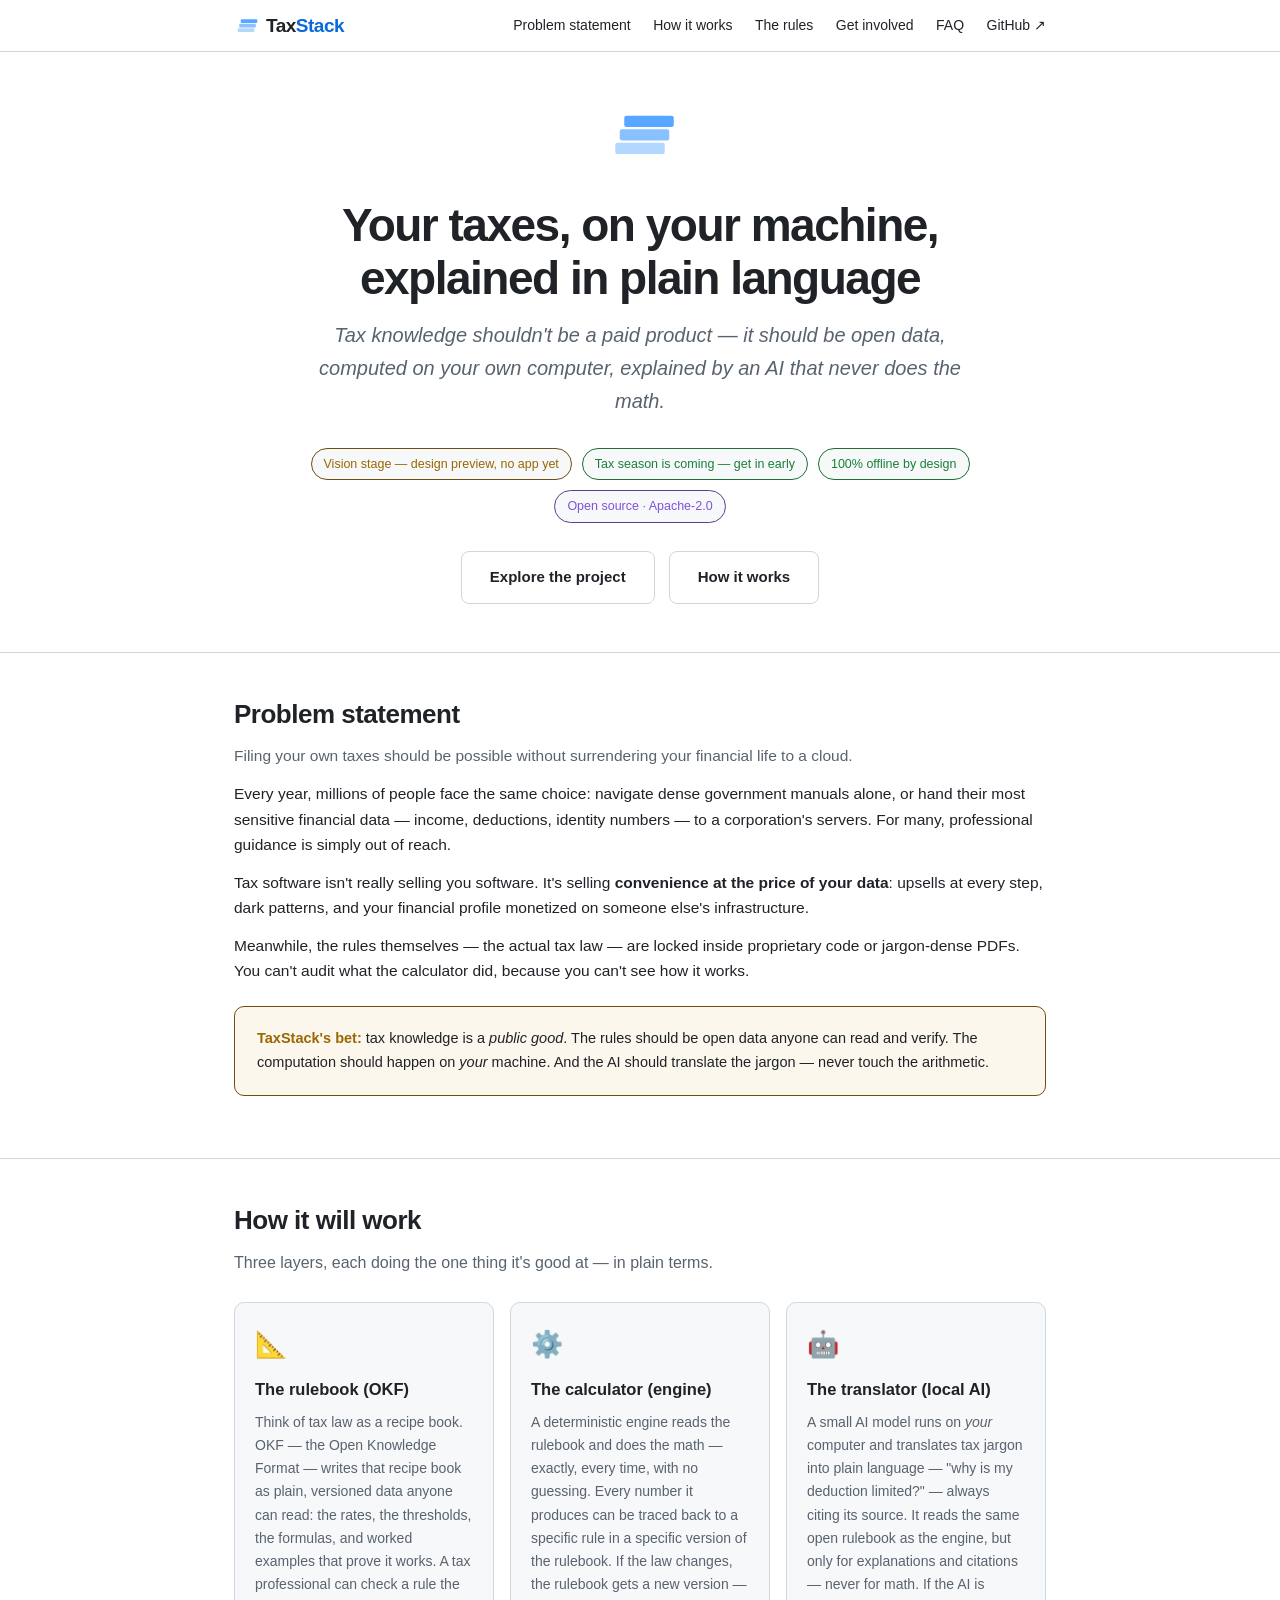
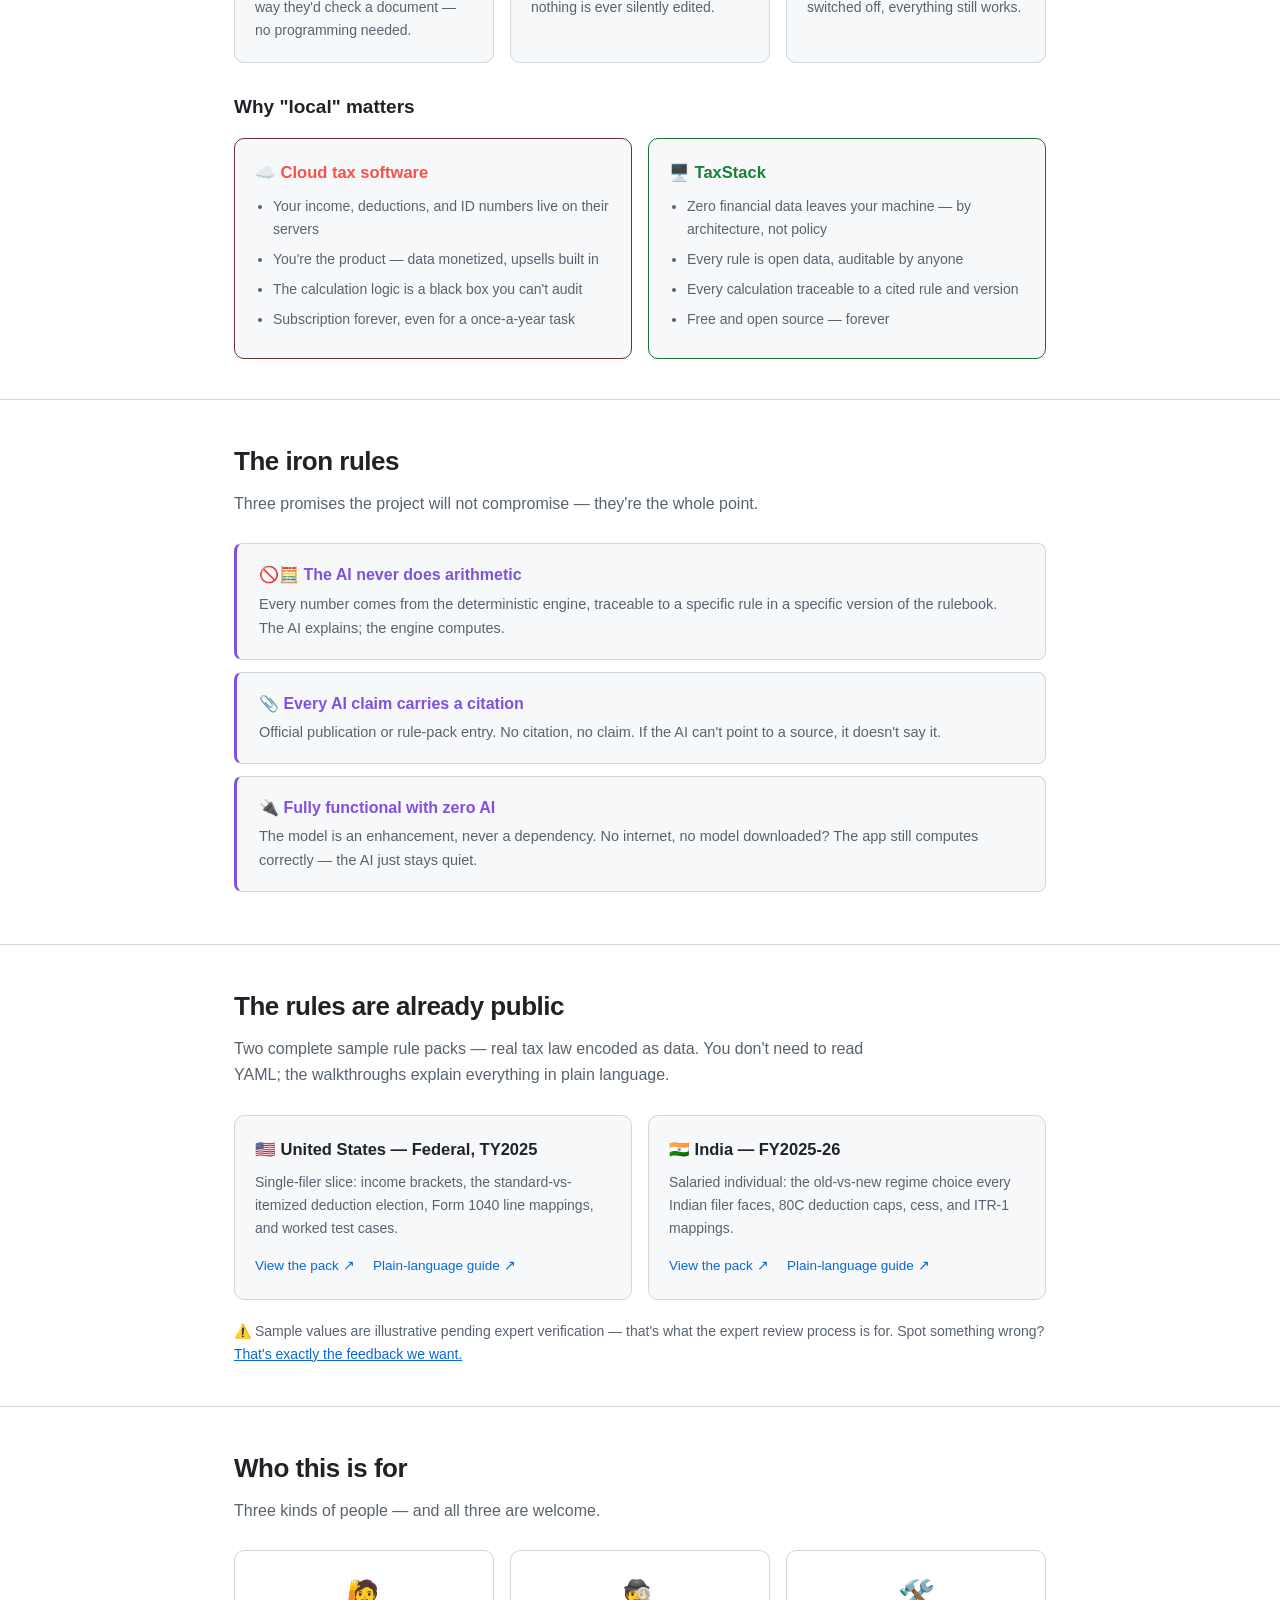
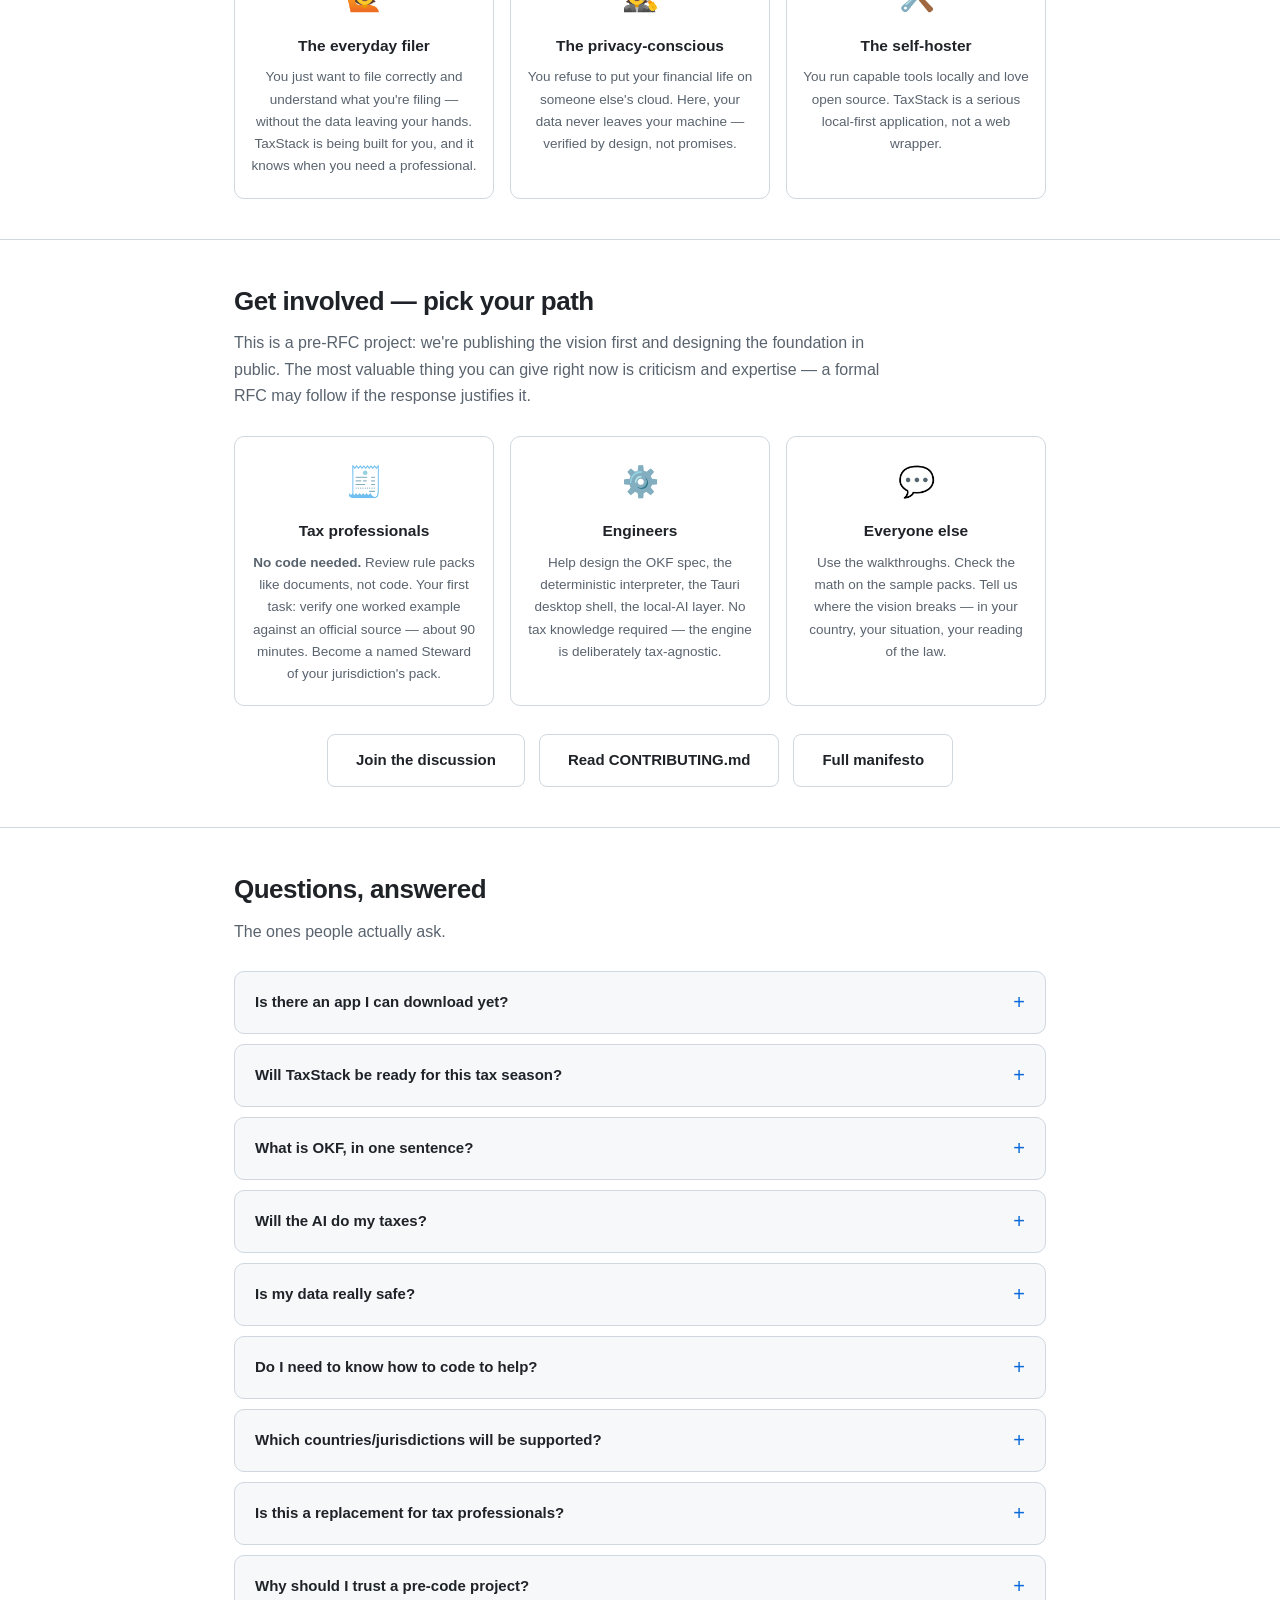
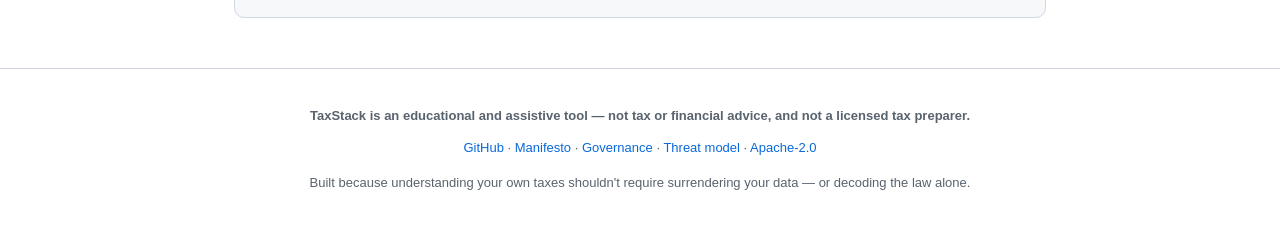
==== index.html @ 075a5893 "Initial release: TaxStack landing page Self-contained static site (no external dependencies): - Prob" ====
<!DOCTYPE html>
<html lang="en">
<head>
<meta charset="UTF-8">
<meta name="viewport" content="width=device-width, initial-scale=1.0">
<title>TaxStack — Open-Source, Private, Offline Tax Software for Tax Season</title>
<meta name="description" content="TaxStack is the open-source, local-first tax platform: tax rules encoded as open data (OKF), computed deterministically on your machine, explained by a local AI that never does arithmetic. Free, private, offline — get ready for tax season without surrendering your data.">
<meta name="keywords" content="open source tax software, private tax filing, offline tax calculator, local AI tax, income tax open source, tax rules as data, OKF, free tax software, file taxes privately, tax privacy, tax season 2026, file taxes 2026, tax filing season, tax return, ITR filing India, 1040">
<meta name="author" content="TaxStack">
<meta name="robots" content="index, follow">
<link rel="canonical" href="https://taxstack.github.io/">
<link rel="icon" type="image/svg+xml" href="favicon.svg">
<meta property="og:type" content="website">
<meta property="og:site_name" content="TaxStack">
<meta property="og:locale" content="en_US">
<meta property="og:title" content="TaxStack — Open-Source, Private, Offline Tax Software">
<meta property="og:description" content="Tax rules as open data, computed on your own machine, explained in plain language. Open source · offline by design · Apache-2.0. Be ready for tax season.">
<meta property="og:url" content="https://taxstack.github.io/">
<!-- TODO: add og:image (1200x630 PNG) once we have a branded share card -->
<meta name="twitter:card" content="summary_large_image">
<script type="application/ld+json">
{
  "@context": "https://schema.org",
  "@type": "SoftwareApplication",
  "name": "TaxStack",
  "applicationCategory": "FinanceApplication",
  "operatingSystem": "Windows, macOS, Linux",
  "description": "Open-source, local-first tax platform — built in the open ahead of tax season. Tax rules encoded as open data (OKF), computed deterministically on your machine, explained by a local AI that never does arithmetic.",
  "url": "https://taxstack.github.io/",
  "license": "https://www.apache.org/licenses/LICENSE-2.0",
  "offers": { "@type": "Offer", "price": "0", "priceCurrency": "USD" },
  "author": { "@type": "Organization", "name": "TaxStack", "url": "https://github.com/taxstack" }
}
</script>
<script type="application/ld+json">
{
  "@context": "https://schema.org",
  "@type": "FAQPage",
  "mainEntity": [
    { "@type": "Question", "name": "Is there an app I can download yet?", "acceptedAnswer": { "@type": "Answer", "text": "No — TaxStack is in vision stage (pre-RFC): we're publishing the vision, architecture, and working rule packs first. Informal feedback is welcome now; a formal RFC may follow if the response justifies it. Roadmap: feedback → OKF spec → reference rule pack → engine → desktop app." } },
    { "@type": "Question", "name": "Will TaxStack be ready for this tax season?", "acceptedAnswer": { "@type": "Answer", "text": "Honestly, a full app this season is unlikely — we're in vision stage. But tax season is exactly why the timing matters: it's when the pain is sharpest, and getting involved now is what shapes what ships first." } },
    { "@type": "Question", "name": "What is OKF, in one sentence?", "acceptedAnswer": { "@type": "Answer", "text": "The Open Knowledge Format — a spec for encoding a jurisdiction's tax law as versioned, human-readable data (rates, thresholds, formulas, form mappings, worked tests) instead of hiding it inside code." } },
    { "@type": "Question", "name": "Will the AI do my taxes?", "acceptedAnswer": { "@type": "Answer", "text": "No — that's the iron rule. The local AI explains and cites sources; every number comes from the deterministic engine. With the AI off, the app still works." } },
    { "@type": "Question", "name": "Is my data really safe?", "acceptedAnswer": { "@type": "Answer", "text": "Zero financial data leaves your machine — no cloud account, no telemetry, no external API calls. AI runs on a local model via an on-device runtime (under evaluation — Ollama, llama.cpp, or equivalent), with encrypted local storage. A published threat model details the protections." } },
    { "@type": "Question", "name": "Do I need to know how to code to help?", "acceptedAnswer": { "@type": "Answer", "text": "No. If you can read a tax manual, you can contribute — reviewing rule packs, checking worked examples, correcting where our model of the law is wrong. Engineers are equally welcome." } },
    { "@type": "Question", "name": "Which countries will be supported?", "acceptedAnswer": { "@type": "Answer", "text": "The design is jurisdiction-agnostic — each country's rules are a versioned pack authored by its own community. Sample packs exist for US federal and India." } },
    { "@type": "Question", "name": "Is this a replacement for tax professionals?", "acceptedAnswer": { "@type": "Answer", "text": "No — explicitly not. TaxStack is an educational and assistive tool. Tax professionals are partners: they author and review the rules the engine runs on." } },
    { "@type": "Question", "name": "Why should I trust a pre-code project?", "acceptedAnswer": { "@type": "Answer", "text": "Everything is published before building: the manifesto, architecture risks, a threat model, and working sample packs with verifiable test cases. Trust is designed in — golden tests, versioned packs, citations, and corrections shipped as new versions." } }
  ]
}
</script>
<style>
  :root {
    --bg: #0d1117;
    --surface: #161b22;
    --border: #30363d;
    --text: #e6edf3;
    --muted: #8b949e;
    --accent: #58a6ff;
    --green: #3fb950;
    --orange: #d29922;
    --purple: #bc8cff;
    --header-bg: rgba(13,17,23,0.9);
  }
  @media (prefers-color-scheme: light) {
    :root {
      --bg: #ffffff;
      --surface: #f6f8fa;
      --border: #d0d7de;
      --text: #1f2328;
      --muted: #59636e;
      --accent: #0969da;
      --green: #1a7f37;
      --orange: #9a6700;
      --purple: #8250df;
      --header-bg: rgba(255,255,255,0.9);
    }
    .badge.orange { border-color: #d4a72c; }
    .badge.green { border-color: #4ac26b; }
    .badge.purple { border-color: #a371f7; }
    .callout { background: rgba(210,153,34,0.08); }
    .compare .card.bad { border-color: #d99b9b; }
    .compare .card.bad h3 { color: #cf222e; }
    .compare .card.good { border-color: #4ac26b; }
    .compare .card.good h3 { color: #1a7f37; }
    .iron { border-left-color: var(--purple); }
    .iron b { color: var(--purple); }
    .btn.primary { color: #ffffff; }
    details.faq summary::after { color: var(--accent); }
  }
  * { margin: 0; padding: 0; box-sizing: border-box; }
  html { scroll-behavior: smooth; }
  body {
    font-family: -apple-system, BlinkMacSystemFont, "Segoe UI", Helvetica, Arial, sans-serif;
    background: var(--bg);
    color: var(--text);
    line-height: 1.65;
  }
  .wrap { max-width: 860px; margin: 0 auto; padding: 0 24px; }

  header {
    position: sticky; top: 0; z-index: 10;
    background: var(--header-bg);
    backdrop-filter: blur(8px);
    border-bottom: 1px solid var(--border);
    padding: 10px 0;
  }
  header .wrap { display: flex; justify-content: space-between; align-items: center; }
  .logo { font-weight: 700; font-size: 19px; letter-spacing: -0.5px; text-decoration: none; color: var(--text); display: inline-flex; align-items: center; gap: 8px; }
  .logo svg { display: block; }
  .logo .stack { color: var(--accent); }
  nav a {
    color: var(--text); text-decoration: none; font-weight: 500;
    margin-left: 18px; font-size: 14px;
  }
  nav a:hover { color: var(--accent); }

  @media (max-width: 640px) {
    header .wrap { flex-wrap: wrap; row-gap: 6px; }
    nav { display: flex; flex-wrap: wrap; gap: 2px 14px; width: 100%; justify-content: center; padding-bottom: 4px; }
    nav a { margin-left: 0; font-size: 13px; }
    .hero { padding: 48px 0 36px; }
    .hero h1 { font-size: 32px; letter-spacing: -1px; }
    .hero p.tagline { font-size: 17px; }
    .hero .brick, .hero svg { width: 56px; height: 56px; }
    section { padding: 32px 0; }
    h2 { font-size: 23px; }
    .btn { padding: 12px 20px; font-size: 14px; }
    .grid, .roles, .packs, .compare { grid-template-columns: 1fr; }
    .compare .card.bad, .compare .card.good { order: initial; }
    footer { padding: 28px 0; }
  }

  .hero { text-align: center; padding: 48px 0 48px; }
  .hero h1 { font-size: 46px; letter-spacing: -1.5px; margin: 16px 0 14px; line-height: 1.15; }
  .hero p.tagline {
    font-size: 20px; color: var(--muted);
    max-width: 660px; margin: 0 auto 30px; font-style: italic;
  }
  .badges { display: flex; gap: 10px; justify-content: center; flex-wrap: wrap; }
  .badge {
    font-size: 12.5px; padding: 5px 12px; border-radius: 20px;
    border: 1px solid var(--border); background: var(--surface);
  }
  .badge.orange { color: var(--orange); border-color: #6e4f10; }
  .badge.green { color: var(--green); border-color: #1f6f33; }
  .badge.purple { color: var(--purple); border-color: #5b3d8f; }
  .cta { display: flex; gap: 14px; justify-content: center; margin-top: 28px; flex-wrap: wrap; }
  .btn {
    display: inline-block; padding: 13px 28px; border-radius: 8px;
    font-weight: 600; font-size: 15px; text-decoration: none;
  }
  .btn.primary { background: var(--accent); color: #0d1117; }
  .btn.ghost { border: 1px solid var(--border); color: var(--text); }
  .btn.ghost:hover { border-color: var(--accent); }

  section { padding: 40px 0; border-top: 1px solid var(--border); }
  h2 { font-size: 26px; letter-spacing: -0.5px; margin-bottom: 8px; }
  .sub { color: var(--muted); margin-bottom: 26px; max-width: 660px; font-size: 16px; }

  .prose p { margin-bottom: 12px; font-size: 15.5px; }
  .prose strong { color: var(--text); }

  .grid { display: grid; grid-template-columns: repeat(auto-fit, minmax(250px, 1fr)); gap: 16px; }
  .card {
    background: var(--surface); border: 1px solid var(--border);
    border-radius: 10px; padding: 20px;
  }
  .card .icon { font-size: 26px; margin-bottom: 10px; }
  .card h3 { font-size: 16.5px; margin-bottom: 8px; }
  .card p { font-size: 14px; color: var(--muted); }

  .compare { display: grid; grid-template-columns: 1fr 1fr; gap: 16px; margin-top: 8px; }
  @media (max-width: 640px) { .compare { grid-template-columns: 1fr; } }
  .compare .card.bad { border-color: #6e3030; }
  .compare .card.bad h3 { color: #f85149; }
  .compare .card.good { border-color: #1f6f33; }
  .compare .card.good h3 { color: var(--green); }
  .compare ul { padding-left: 18px; font-size: 14px; color: var(--muted); }
  .compare li { margin-bottom: 7px; }

  .iron {
    background: var(--surface); border: 1px solid var(--border);
    border-left: 3px solid var(--purple); border-radius: 8px;
    padding: 18px 22px; margin-bottom: 12px;
  }
  .iron b { color: var(--purple); }
  .iron p { color: var(--muted); font-size: 14.5px; margin-top: 4px; }

  .callout {
    border: 1px solid #6e4f10; background: rgba(210,153,34,0.08);
    border-radius: 10px; padding: 20px 22px; margin: 22px 0; font-size: 14.5px;
  }
  .callout b { color: var(--orange); }

  .packs { display: grid; grid-template-columns: 1fr 1fr; gap: 16px; }
  @media (max-width: 640px) { .packs { grid-template-columns: 1fr; } }
  .pack {
    background: var(--surface); border: 1px solid var(--border);
    border-radius: 10px; padding: 20px;
  }
  .pack h3 { font-size: 16.5px; margin-bottom: 8px; }
  .pack p { font-size: 14px; color: var(--muted); margin-bottom: 12px; }
  .pack a { color: var(--accent); font-size: 13.5px; text-decoration: none; margin-right: 14px; }
  .pack a:hover { text-decoration: underline; }

  .roles { display: grid; grid-template-columns: repeat(auto-fit, minmax(210px, 1fr)); gap: 16px; }
  .role { border: 1px solid var(--border); border-radius: 10px; padding: 20px 16px; text-align: center; }
  .role .emoji { font-size: 30px; }
  .role h3 { font-size: 15.5px; margin: 12px 0 8px; }
  .role p { font-size: 13.5px; color: var(--muted); }

  details.faq {
    border: 1px solid var(--border); border-radius: 10px;
    background: var(--surface); margin-bottom: 10px; overflow: hidden;
  }
  details.faq summary {
    cursor: pointer; padding: 14px 20px; font-weight: 600; font-size: 15px;
    list-style: none; display: flex; justify-content: space-between; align-items: center;
  }
  details.faq summary::after { content: "+"; color: var(--accent); font-size: 20px; font-weight: 400; }
  details.faq[open] summary::after { content: "–"; }
  details.faq .faq-body { padding: 0 20px 16px; color: var(--muted); font-size: 14.5px; }
  details.faq .faq-body p { margin-bottom: 10px; }
  details.faq .faq-body a { color: var(--accent); }

  footer {
    border-top: 1px solid var(--border); padding: 36px 0;
    color: var(--muted); font-size: 13px; text-align: center;
  }
  footer a { color: var(--accent); text-decoration: none; }
</style>
</head>
<body>

<header>
  <div class="wrap">
    <a class="logo" href="#top"><svg width="24" height="24" viewBox="0 0 64 64" fill="none" aria-hidden="true"><rect x="10" y="38" width="44" height="10" rx="2" fill="#58a6ff" opacity="0.45"/><rect x="14" y="26" width="44" height="10" rx="2" fill="#58a6ff" opacity="0.7"/><rect x="18" y="14" width="44" height="10" rx="2" fill="#58a6ff"/></svg><span>Tax<span class="stack">Stack</span></span></a>
    <nav>
      <a href="#problem">Problem statement</a>
      <a href="#how">How it works</a>
      <a href="#rules">The rules</a>
      <a href="#join">Get involved</a>
      <a href="#faq">FAQ</a>
      <a href="https://github.com/taxstack/taxstack">GitHub ↗</a>
    </nav>
  </div>
</header>

<!-- ============ HERO ============ -->
<div class="hero" id="top">
  <div class="wrap">
    <svg width="72" height="72" viewBox="0 0 64 64" fill="none" aria-hidden="true" style="margin-bottom:2px;"><rect x="10" y="38" width="44" height="10" rx="2" fill="#58a6ff" opacity="0.45"/><rect x="14" y="26" width="44" height="10" rx="2" fill="#58a6ff" opacity="0.7"/><rect x="18" y="14" width="44" height="10" rx="2" fill="#58a6ff"/></svg>
    <h1>Your taxes, on your machine,<br>explained in plain language</h1>
    <p class="tagline">Tax knowledge shouldn't be a paid product — it should be open data, computed on your own computer, explained by an AI that never does the math.</p>
    <div class="badges">
      <span class="badge orange">Vision stage — design preview, no app yet</span>
      <span class="badge green">Tax season is coming — get in early</span>
      <span class="badge green">100% offline by design</span>
      <span class="badge purple">Open source · Apache-2.0</span>
    </div>
    <div class="cta">
      <a class="btn ghost" href="https://github.com/taxstack">Explore the project</a>
      <a class="btn ghost" href="#how">How it works</a>
    </div>
  </div>
</div>

<!-- ============ PROBLEM ============ -->
<section id="problem">
  <div class="wrap prose">
    <h2>Problem statement</h2>
    <p class="sub">Filing your own taxes should be possible without surrendering your financial life to a cloud.</p>
    <p>Every year, millions of people face the same choice: navigate dense government manuals alone, or hand their most sensitive financial data — income, deductions, identity numbers — to a corporation's servers. For many, professional guidance is simply out of reach.</p>
    <p>Tax software isn't really selling you software. It's selling <strong>convenience at the price of your data</strong>: upsells at every step, dark patterns, and your financial profile monetized on someone else's infrastructure.</p>
    <p>Meanwhile, the rules themselves — the actual tax law — are locked inside proprietary code or jargon-dense PDFs. You can't audit what the calculator did, because you can't see how it works.</p>
    <div class="callout">
      <b>TaxStack's bet:</b> tax knowledge is a <em>public good</em>. The rules should be open data anyone can read and verify. The computation should happen on <em>your</em> machine. And the AI should translate the jargon — never touch the arithmetic.
    </div>
  </div>
</section>

<!-- ============ HOW IT WORKS ============ -->
<section id="how">
  <div class="wrap">
    <h2>How it will work</h2>
    <p class="sub">Three layers, each doing the one thing it's good at — in plain terms.</p>
    <div class="grid">
      <div class="card">
        <div class="icon">📐</div>
        <h3>The rulebook (OKF)</h3>
        <p>Think of tax law as a recipe book. OKF — the Open Knowledge Format — writes that recipe book as plain, versioned data anyone can read: the rates, the thresholds, the formulas, and worked examples that prove it works. A tax professional can check a rule the way they'd check a document — no programming needed.</p>
      </div>
      <div class="card">
        <div class="icon">⚙️</div>
        <h3>The calculator (engine)</h3>
        <p>A deterministic engine reads the rulebook and does the math — exactly, every time, with no guessing. Every number it produces can be traced back to a specific rule in a specific version of the rulebook. If the law changes, the rulebook gets a new version — nothing is ever silently edited.</p>
      </div>
      <div class="card">
        <div class="icon">🤖</div>
        <h3>The translator (local AI)</h3>
        <p>A small AI model runs on <em>your</em> computer and translates tax jargon into plain language — "why is my deduction limited?" — always citing its source. It reads the same open rulebook as the engine, but only for explanations and citations — never for math. If the AI is switched off, everything still works.</p>
      </div>
    </div>

    <div style="margin-top:28px;">
      <h3 style="font-size:19px;margin-bottom:16px;">Why "local" matters</h3>
      <div class="compare">
        <div class="card bad">
          <h3>☁️ Cloud tax software</h3>
          <ul>
            <li>Your income, deductions, and ID numbers live on their servers</li>
            <li>You're the product — data monetized, upsells built in</li>
            <li>The calculation logic is a black box you can't audit</li>
            <li>Subscription forever, even for a once-a-year task</li>
          </ul>
        </div>
        <div class="card good">
          <h3>🖥️ TaxStack</h3>
          <ul>
            <li>Zero financial data leaves your machine — by architecture, not policy</li>
            <li>Every rule is open data, auditable by anyone</li>
            <li>Every calculation traceable to a cited rule and version</li>
            <li>Free and open source — forever</li>
          </ul>
        </div>
      </div>
    </div>
  </div>
</section>

<!-- ============ IRON RULES ============ -->
<section>
  <div class="wrap">
    <h2>The iron rules</h2>
    <p class="sub">Three promises the project will not compromise — they're the whole point.</p>
    <div class="iron"><b>🚫🧮 The AI never does arithmetic</b><p>Every number comes from the deterministic engine, traceable to a specific rule in a specific version of the rulebook. The AI explains; the engine computes.</p></div>
    <div class="iron"><b>📎 Every AI claim carries a citation</b><p>Official publication or rule-pack entry. No citation, no claim. If the AI can't point to a source, it doesn't say it.</p></div>
    <div class="iron"><b>🔌 Fully functional with zero AI</b><p>The model is an enhancement, never a dependency. No internet, no model downloaded? The app still computes correctly — the AI just stays quiet.</p></div>
  </div>
</section>

<!-- ============ THE RULES (OKF PACKS) ============ -->
<section id="rules">
  <div class="wrap">
    <h2>The rules are already public</h2>
    <p class="sub">Two complete sample rule packs — real tax law encoded as data. You don't need to read YAML; the walkthroughs explain everything in plain language.</p>
    <div class="packs">
      <div class="pack">
        <h3>🇺🇸 United States — Federal, TY2025</h3>
        <p>Single-filer slice: income brackets, the standard-vs-itemized deduction election, Form 1040 line mappings, and worked test cases.</p>
        <a href="https://github.com/taxstack/taxstack/blob/main/examples/okf_sample_us.yaml">View the pack ↗</a>
        <a href="https://github.com/taxstack/taxstack/blob/main/docs/okf_sample_walkthrough.md">Plain-language guide ↗</a>
      </div>
      <div class="pack">
        <h3>🇮🇳 India — FY2025-26</h3>
        <p>Salaried individual: the old-vs-new regime choice every Indian filer faces, 80C deduction caps, cess, and ITR-1 mappings.</p>
        <a href="https://github.com/taxstack/taxstack/blob/main/examples/okf_sample_in.yaml">View the pack ↗</a>
        <a href="https://github.com/taxstack/taxstack/blob/main/docs/okf_sample_in_walkthrough.md">Plain-language guide ↗</a>
      </div>
    </div>
    <p style="margin-top:20px;font-size:14px;color:var(--muted);">⚠️ Sample values are illustrative pending expert verification — that's what the expert review process is for. Spot something wrong? <a href="https://github.com/taxstack/taxstack/discussions" style="color:var(--accent);">That's exactly the feedback we want.</a></p>
  </div>
</section>

<!-- ============ WHO IT'S FOR ============ -->
<section>
  <div class="wrap">
    <h2>Who this is for</h2>
    <p class="sub">Three kinds of people — and all three are welcome.</p>
    <div class="roles">
      <div class="role">
        <div class="emoji">🙋</div>
        <h3>The everyday filer</h3>
        <p>You just want to file correctly and understand what you're filing — without the data leaving your hands. TaxStack is being built for you, and it knows when you need a professional.</p>
      </div>
      <div class="role">
        <div class="emoji">🕵️</div>
        <h3>The privacy-conscious</h3>
        <p>You refuse to put your financial life on someone else's cloud. Here, your data never leaves your machine — verified by design, not promises.</p>
      </div>
      <div class="role">
        <div class="emoji">🛠️</div>
        <h3>The self-hoster</h3>
        <p>You run capable tools locally and love open source. TaxStack is a serious local-first application, not a web wrapper.</p>
      </div>
    </div>
  </div>
</section>

<!-- ============ GET INVOLVED ============ -->
<section id="join">
  <div class="wrap">
    <h2>Get involved — pick your path</h2>
    <p class="sub">This is a pre-RFC project: we're publishing the vision first and designing the foundation in public. The most valuable thing you can give right now is criticism and expertise — a formal RFC may follow if the response justifies it.</p>
    <div class="roles">
      <div class="role">
        <div class="emoji">🧾</div>
        <h3>Tax professionals</h3>
        <p><strong>No code needed.</strong> Review rule packs like documents, not code. Your first task: verify one worked example against an official source — about 90 minutes. Become a named Steward of your jurisdiction's pack.</p>
      </div>
      <div class="role">
        <div class="emoji">⚙️</div>
        <h3>Engineers</h3>
        <p>Help design the OKF spec, the deterministic interpreter, the Tauri desktop shell, the local-AI layer. No tax knowledge required — the engine is deliberately tax-agnostic.</p>
      </div>
      <div class="role">
        <div class="emoji">💬</div>
        <h3>Everyone else</h3>
        <p>Use the walkthroughs. Check the math on the sample packs. Tell us where the vision breaks — in your country, your situation, your reading of the law.</p>
      </div>
    </div>
    <div class="cta">
      <a class="btn ghost" href="https://github.com/taxstack/taxstack/discussions">Join the discussion</a>
      <a class="btn ghost" href="https://github.com/taxstack/taxstack/blob/main/CONTRIBUTING.md">Read CONTRIBUTING.md</a>
      <a class="btn ghost" href="https://github.com/taxstack/taxstack/blob/main/docs/manifesto.md">Full manifesto</a>
    </div>
  </div>
</section>

<!-- ============ FAQ ============ -->
<section id="faq">
  <div class="wrap">
    <h2>Questions, answered</h2>
    <p class="sub">The ones people actually ask.</p>

    <details class="faq">
      <summary>Is there an app I can download yet?</summary>
      <div class="faq-body">
        <p>No — and we'd rather tell you that plainly. TaxStack is in <strong>vision stage (pre-RFC)</strong>: we're publishing the vision, the architecture, and working rule packs first. Informal feedback is welcome now; a formal RFC may follow if the response justifies it. The roadmap is: feedback → OKF spec v0.1 → reference rule pack → engine → desktop app.</p>
      </div>
    </details>

    <details class="faq">
      <summary>Will TaxStack be ready for this tax season?</summary>
      <div class="faq-body">
        <p>Honestly — a full app this season is unlikely; we're in vision stage. But tax season is exactly why the timing matters: it's when the pain of gated tax knowledge is sharpest, and it's when the most people are looking for alternatives. Getting involved now — even just telling us what your filing looks like — is what shapes what ships first.</p>
      </div>
    </details>

    <details class="faq">
      <summary>What is OKF, in one sentence?</summary>
      <div class="faq-body">
        <p>The <strong>Open Knowledge Format</strong> — a published spec for encoding a jurisdiction's tax law as versioned, human-readable data (rates, thresholds, formulas, form mappings, worked tests) instead of hiding it inside code. Think of it as tax law written as an auditable recipe book. <a href="https://github.com/taxstack/taxstack/blob/main/docs/manifesto.md">Details in the manifesto →</a></p>
      </div>
    </details>

    <details class="faq">
      <summary>Will the AI do my taxes?</summary>
      <div class="faq-body">
        <p><strong>No — that's the iron rule.</strong> The AI runs locally and explains: it translates jargon, walks you through questions, and cites its sources. Every number comes from the deterministic engine. If the AI hallucinates, the worst case is a confusing sentence — never a wrong tax calculation. And with the AI off, the app still works.</p>
      </div>
    </details>

    <details class="faq">
      <summary>Is my data really safe?</summary>
      <div class="faq-body">
        <p>TaxStack's core guarantee: <strong>zero financial data leaves your machine</strong>. No cloud account, no telemetry, no external API calls for tax processing or AI reasoning. AI runs on a local model via an on-device runtime (under evaluation — Ollama, llama.cpp, or equivalent), with encrypted local storage. We published a <a href="https://github.com/taxstack/taxstack/blob/main/docs/threat-model.md">threat model</a> listing exactly what we protect and how — and we invite scrutiny of it.</p>
      </div>
    </details>

    <details class="faq">
      <summary>Do I need to know how to code to help?</summary>
      <div class="faq-body">
        <p><strong>No.</strong> If you can read a tax manual, you can contribute — reviewing rule packs, checking worked examples against official publications, and telling us where our mental model of your work is wrong. Engineers are equally welcome; the engine needs no tax knowledge at all. <a href="https://github.com/taxstack/taxstack/blob/main/CONTRIBUTING.md">Start here →</a></p>
      </div>
    </details>

    <details class="faq">
      <summary>Which countries/jurisdictions will be supported?</summary>
      <div class="faq-body">
        <p>The design is jurisdiction-agnostic — every country's rules are a versioned "pack" authored by that country's own community. The two sample packs (US federal, India) prove the format works across very different systems. Which jurisdiction becomes the reference implementation is an open design question — <a href="https://github.com/taxstack/taxstack/discussions">we want your nomination and reasoning</a>.</p>
      </div>
    </details>

    <details class="faq">
      <summary>Is this a replacement for tax professionals?</summary>
      <div class="faq-body">
        <p><strong>No — explicitly not.</strong> TaxStack is an educational and assistive tool. For complex situations it helps you arrive informed and prepared, and it points you toward professional help when warranted. Tax professionals aren't the competition — they're the authors and reviewers of the very rules the engine runs on.</p>
      </div>
    </details>

    <details class="faq">
      <summary>Why should I trust a pre-code project?</summary>
      <div class="faq-body">
        <p>Fair question. We publish everything before building: the manifesto with its honest prior-art analysis, the architecture's known risks, a threat model, and working sample packs with test cases you can verify yourself. Trust here isn't claimed — it's designed in: golden tests, versioned packs, citations, and a correction process where fixes ship as new versions, never silent edits.</p>
      </div>
    </details>
  </div>
</section>

</div>

<footer>
  <div class="wrap">
    <p><b>TaxStack is an educational and assistive tool — not tax or financial advice, and not a licensed tax preparer.</b></p>
    <p style="margin-top:10px;">
      <a href="https://github.com/taxstack/taxstack">GitHub</a> ·
      <a href="https://github.com/taxstack/taxstack/blob/main/docs/manifesto.md">Manifesto</a> ·
      <a href="https://github.com/taxstack/taxstack/blob/main/GOVERNANCE.md">Governance</a> ·
      <a href="https://github.com/taxstack/taxstack/blob/main/docs/threat-model.md">Threat model</a> ·
      <a href="https://github.com/taxstack/taxstack/blob/main/LICENSE">Apache-2.0</a>
    </p>
    <p style="margin-top:14px;">Built because understanding your own taxes shouldn't require surrendering your data — or decoding the law alone.</p>
  </div>
</footer>

</body>
</html>
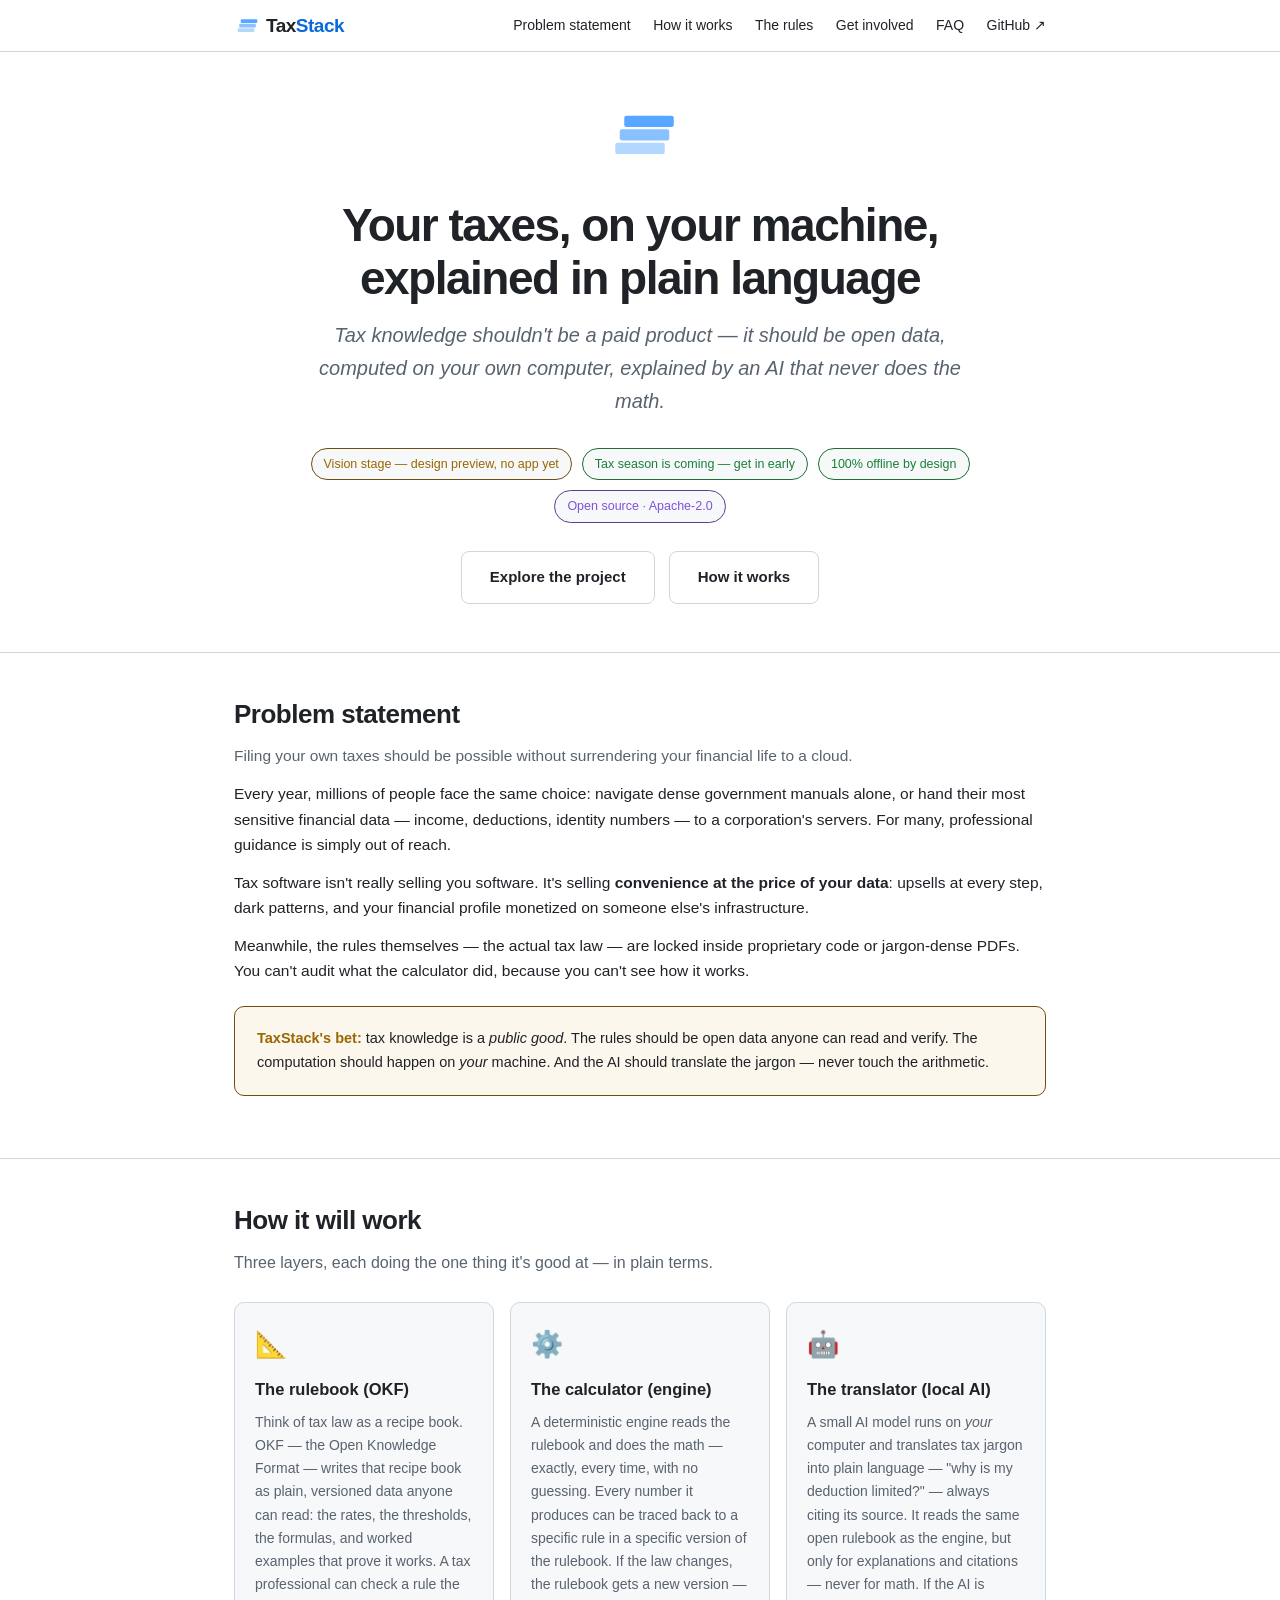
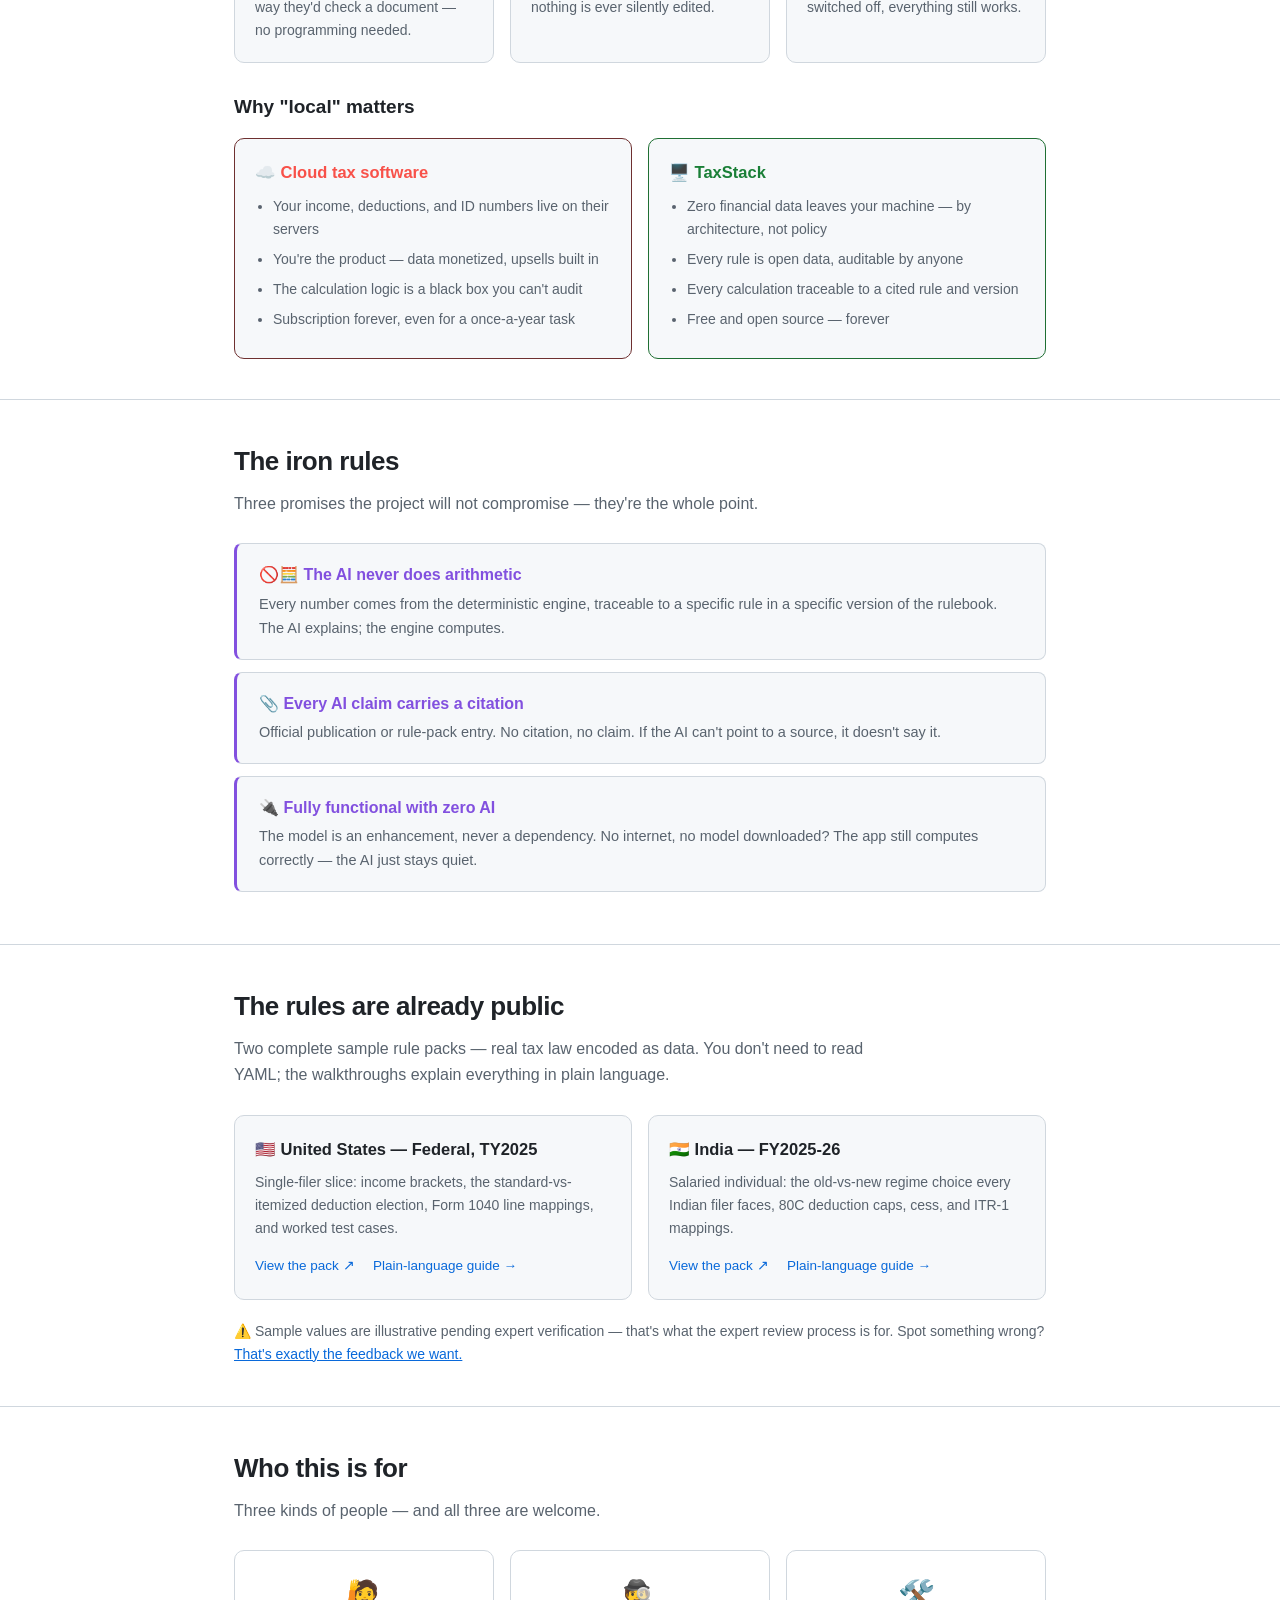
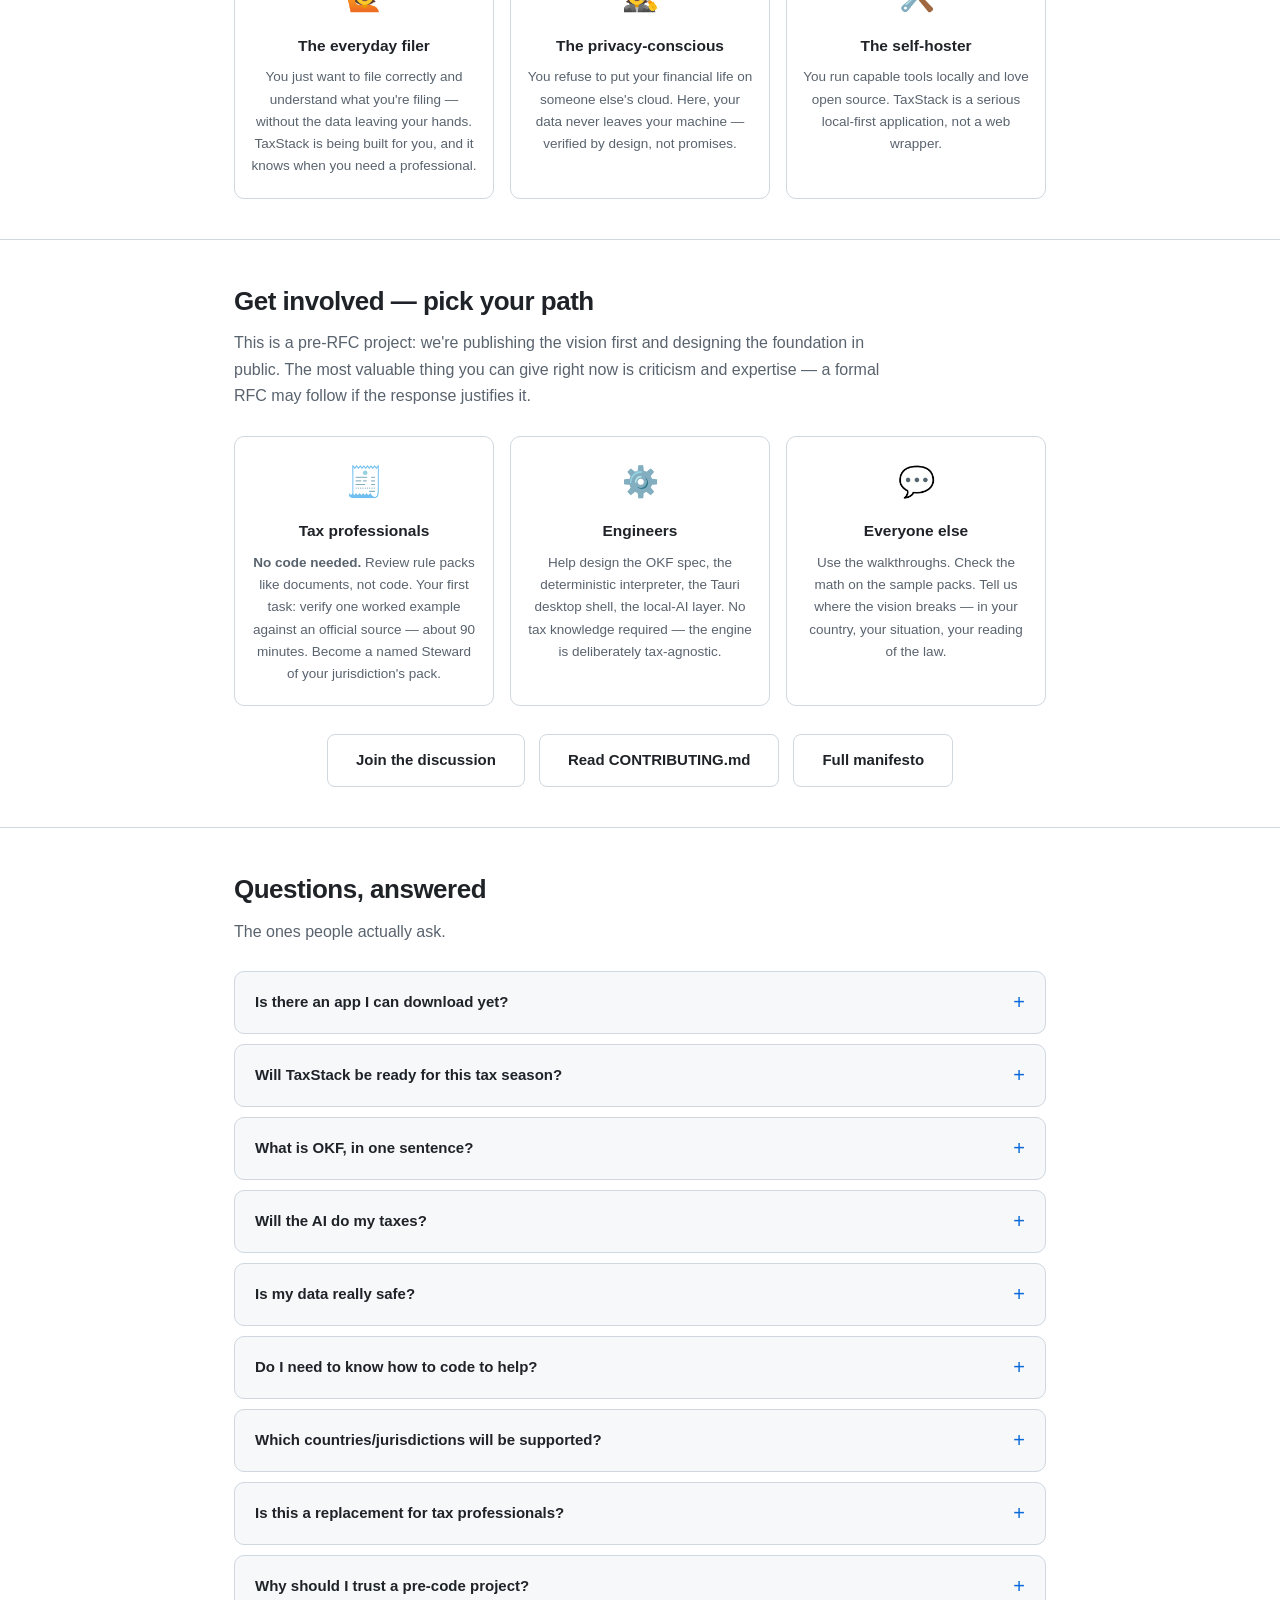
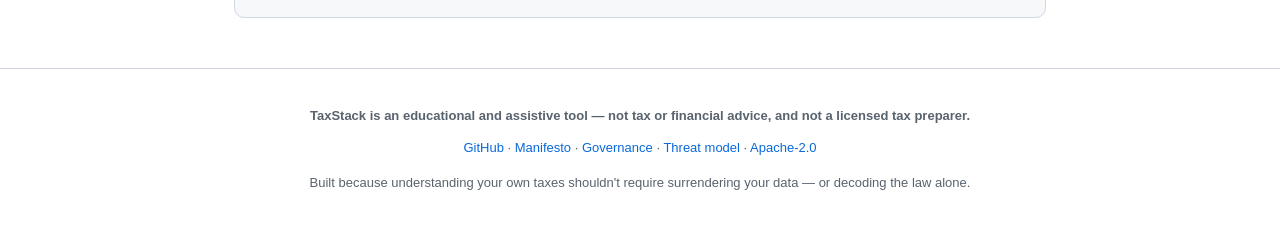
==== commit 9d854416: "add walkthrough pages, share card, and structured data" ====
--- a/index.html
+++ b/index.html
@@ -4,11 +4,12 @@
 <meta charset="UTF-8">
 <meta name="viewport" content="width=device-width, initial-scale=1.0">
 <title>TaxStack — Open-Source, Private, Offline Tax Software for Tax Season</title>
-<meta name="description" content="TaxStack is the open-source, local-first tax platform: tax rules encoded as open data (OKF), computed deterministically on your machine, explained by a local AI that never does arithmetic. Free, private, offline — get ready for tax season without surrendering your data.">
+<meta name="description" content="TaxStack is the open-source, local-first tax platform — rules as open data, computed on your machine, explained by local AI. Private, offline, free.">
 <meta name="keywords" content="open source tax software, private tax filing, offline tax calculator, local AI tax, income tax open source, tax rules as data, OKF, free tax software, file taxes privately, tax privacy, tax season 2026, file taxes 2026, tax filing season, tax return, ITR filing India, 1040">
 <meta name="author" content="TaxStack">
 <meta name="robots" content="index, follow">
 <link rel="canonical" href="https://taxstack.github.io/">
+<meta name="google-site-verification" content="YLpvE9CbWLtNOSKzBMfqY41ltxKN-E2sBZ17z4ieI-s" />
 <link rel="icon" type="image/svg+xml" href="favicon.svg">
 <meta property="og:type" content="website">
 <meta property="og:site_name" content="TaxStack">
@@ -16,8 +17,12 @@
 <meta property="og:title" content="TaxStack — Open-Source, Private, Offline Tax Software">
 <meta property="og:description" content="Tax rules as open data, computed on your own machine, explained in plain language. Open source · offline by design · Apache-2.0. Be ready for tax season.">
 <meta property="og:url" content="https://taxstack.github.io/">
-<!-- TODO: add og:image (1200x630 PNG) once we have a branded share card -->
+<meta property="og:image" content="https://taxstack.github.io/og-image.png">
+<meta property="og:image:width" content="1200">
+<meta property="og:image:height" content="630">
+<meta property="og:image:alt" content="TaxStack — open-source, private, offline tax software">
 <meta name="twitter:card" content="summary_large_image">
+<meta name="twitter:image" content="https://taxstack.github.io/og-image.png">
 <script type="application/ld+json">
 {
   "@context": "https://schema.org",
@@ -29,7 +34,26 @@
   "url": "https://taxstack.github.io/",
   "license": "https://www.apache.org/licenses/LICENSE-2.0",
   "offers": { "@type": "Offer", "price": "0", "priceCurrency": "USD" },
-  "author": { "@type": "Organization", "name": "TaxStack", "url": "https://github.com/taxstack" }
+  "author": { "@id": "https://taxstack.github.io/#organization" }
+}
+</script>
+<script type="application/ld+json">
+{
+  "@context": "https://schema.org",
+  "@type": "Organization",
+  "@id": "https://taxstack.github.io/#organization",
+  "name": "TaxStack",
+  "url": "https://taxstack.github.io/",
+  "logo": "https://taxstack.github.io/favicon.svg",
+  "sameAs": ["https://github.com/taxstack"]
+}
+</script>
+<script type="application/ld+json">
+{
+  "@context": "https://schema.org",
+  "@type": "WebSite",
+  "name": "TaxStack",
+  "url": "https://taxstack.github.io/"
 }
 </script>
 <script type="application/ld+json">
@@ -49,192 +73,12 @@
   ]
 }
 </script>
-<style>
-  :root {
-    --bg: #0d1117;
-    --surface: #161b22;
-    --border: #30363d;
-    --text: #e6edf3;
-    --muted: #8b949e;
-    --accent: #58a6ff;
-    --green: #3fb950;
-    --orange: #d29922;
-    --purple: #bc8cff;
-    --header-bg: rgba(13,17,23,0.9);
-  }
-  @media (prefers-color-scheme: light) {
-    :root {
-      --bg: #ffffff;
-      --surface: #f6f8fa;
-      --border: #d0d7de;
-      --text: #1f2328;
-      --muted: #59636e;
-      --accent: #0969da;
-      --green: #1a7f37;
-      --orange: #9a6700;
-      --purple: #8250df;
-      --header-bg: rgba(255,255,255,0.9);
-    }
-    .badge.orange { border-color: #d4a72c; }
-    .badge.green { border-color: #4ac26b; }
-    .badge.purple { border-color: #a371f7; }
-    .callout { background: rgba(210,153,34,0.08); }
-    .compare .card.bad { border-color: #d99b9b; }
-    .compare .card.bad h3 { color: #cf222e; }
-    .compare .card.good { border-color: #4ac26b; }
-    .compare .card.good h3 { color: #1a7f37; }
-    .iron { border-left-color: var(--purple); }
-    .iron b { color: var(--purple); }
-    .btn.primary { color: #ffffff; }
-    details.faq summary::after { color: var(--accent); }
-  }
-  * { margin: 0; padding: 0; box-sizing: border-box; }
-  html { scroll-behavior: smooth; }
-  body {
-    font-family: -apple-system, BlinkMacSystemFont, "Segoe UI", Helvetica, Arial, sans-serif;
-    background: var(--bg);
-    color: var(--text);
-    line-height: 1.65;
-  }
-  .wrap { max-width: 860px; margin: 0 auto; padding: 0 24px; }
-
-  header {
-    position: sticky; top: 0; z-index: 10;
-    background: var(--header-bg);
-    backdrop-filter: blur(8px);
-    border-bottom: 1px solid var(--border);
-    padding: 10px 0;
-  }
-  header .wrap { display: flex; justify-content: space-between; align-items: center; }
-  .logo { font-weight: 700; font-size: 19px; letter-spacing: -0.5px; text-decoration: none; color: var(--text); display: inline-flex; align-items: center; gap: 8px; }
-  .logo svg { display: block; }
-  .logo .stack { color: var(--accent); }
-  nav a {
-    color: var(--text); text-decoration: none; font-weight: 500;
-    margin-left: 18px; font-size: 14px;
-  }
-  nav a:hover { color: var(--accent); }
-
-  @media (max-width: 640px) {
-    header .wrap { flex-wrap: wrap; row-gap: 6px; }
-    nav { display: flex; flex-wrap: wrap; gap: 2px 14px; width: 100%; justify-content: center; padding-bottom: 4px; }
-    nav a { margin-left: 0; font-size: 13px; }
-    .hero { padding: 48px 0 36px; }
-    .hero h1 { font-size: 32px; letter-spacing: -1px; }
-    .hero p.tagline { font-size: 17px; }
-    .hero .brick, .hero svg { width: 56px; height: 56px; }
-    section { padding: 32px 0; }
-    h2 { font-size: 23px; }
-    .btn { padding: 12px 20px; font-size: 14px; }
-    .grid, .roles, .packs, .compare { grid-template-columns: 1fr; }
-    .compare .card.bad, .compare .card.good { order: initial; }
-    footer { padding: 28px 0; }
-  }
-
-  .hero { text-align: center; padding: 48px 0 48px; }
-  .hero h1 { font-size: 46px; letter-spacing: -1.5px; margin: 16px 0 14px; line-height: 1.15; }
-  .hero p.tagline {
-    font-size: 20px; color: var(--muted);
-    max-width: 660px; margin: 0 auto 30px; font-style: italic;
-  }
-  .badges { display: flex; gap: 10px; justify-content: center; flex-wrap: wrap; }
-  .badge {
-    font-size: 12.5px; padding: 5px 12px; border-radius: 20px;
-    border: 1px solid var(--border); background: var(--surface);
-  }
-  .badge.orange { color: var(--orange); border-color: #6e4f10; }
-  .badge.green { color: var(--green); border-color: #1f6f33; }
-  .badge.purple { color: var(--purple); border-color: #5b3d8f; }
-  .cta { display: flex; gap: 14px; justify-content: center; margin-top: 28px; flex-wrap: wrap; }
-  .btn {
-    display: inline-block; padding: 13px 28px; border-radius: 8px;
-    font-weight: 600; font-size: 15px; text-decoration: none;
-  }
-  .btn.primary { background: var(--accent); color: #0d1117; }
-  .btn.ghost { border: 1px solid var(--border); color: var(--text); }
-  .btn.ghost:hover { border-color: var(--accent); }
-
-  section { padding: 40px 0; border-top: 1px solid var(--border); }
-  h2 { font-size: 26px; letter-spacing: -0.5px; margin-bottom: 8px; }
-  .sub { color: var(--muted); margin-bottom: 26px; max-width: 660px; font-size: 16px; }
-
-  .prose p { margin-bottom: 12px; font-size: 15.5px; }
-  .prose strong { color: var(--text); }
-
-  .grid { display: grid; grid-template-columns: repeat(auto-fit, minmax(250px, 1fr)); gap: 16px; }
-  .card {
-    background: var(--surface); border: 1px solid var(--border);
-    border-radius: 10px; padding: 20px;
-  }
-  .card .icon { font-size: 26px; margin-bottom: 10px; }
-  .card h3 { font-size: 16.5px; margin-bottom: 8px; }
-  .card p { font-size: 14px; color: var(--muted); }
-
-  .compare { display: grid; grid-template-columns: 1fr 1fr; gap: 16px; margin-top: 8px; }
-  @media (max-width: 640px) { .compare { grid-template-columns: 1fr; } }
-  .compare .card.bad { border-color: #6e3030; }
-  .compare .card.bad h3 { color: #f85149; }
-  .compare .card.good { border-color: #1f6f33; }
-  .compare .card.good h3 { color: var(--green); }
-  .compare ul { padding-left: 18px; font-size: 14px; color: var(--muted); }
-  .compare li { margin-bottom: 7px; }
-
-  .iron {
-    background: var(--surface); border: 1px solid var(--border);
-    border-left: 3px solid var(--purple); border-radius: 8px;
-    padding: 18px 22px; margin-bottom: 12px;
-  }
-  .iron b { color: var(--purple); }
-  .iron p { color: var(--muted); font-size: 14.5px; margin-top: 4px; }
-
-  .callout {
-    border: 1px solid #6e4f10; background: rgba(210,153,34,0.08);
-    border-radius: 10px; padding: 20px 22px; margin: 22px 0; font-size: 14.5px;
-  }
-  .callout b { color: var(--orange); }
-
-  .packs { display: grid; grid-template-columns: 1fr 1fr; gap: 16px; }
-  @media (max-width: 640px) { .packs { grid-template-columns: 1fr; } }
-  .pack {
-    background: var(--surface); border: 1px solid var(--border);
-    border-radius: 10px; padding: 20px;
-  }
-  .pack h3 { font-size: 16.5px; margin-bottom: 8px; }
-  .pack p { font-size: 14px; color: var(--muted); margin-bottom: 12px; }
-  .pack a { color: var(--accent); font-size: 13.5px; text-decoration: none; margin-right: 14px; }
-  .pack a:hover { text-decoration: underline; }
-
-  .roles { display: grid; grid-template-columns: repeat(auto-fit, minmax(210px, 1fr)); gap: 16px; }
-  .role { border: 1px solid var(--border); border-radius: 10px; padding: 20px 16px; text-align: center; }
-  .role .emoji { font-size: 30px; }
-  .role h3 { font-size: 15.5px; margin: 12px 0 8px; }
-  .role p { font-size: 13.5px; color: var(--muted); }
-
-  details.faq {
-    border: 1px solid var(--border); border-radius: 10px;
-    background: var(--surface); margin-bottom: 10px; overflow: hidden;
-  }
-  details.faq summary {
-    cursor: pointer; padding: 14px 20px; font-weight: 600; font-size: 15px;
-    list-style: none; display: flex; justify-content: space-between; align-items: center;
-  }
-  details.faq summary::after { content: "+"; color: var(--accent); font-size: 20px; font-weight: 400; }
-  details.faq[open] summary::after { content: "–"; }
-  details.faq .faq-body { padding: 0 20px 16px; color: var(--muted); font-size: 14.5px; }
-  details.faq .faq-body p { margin-bottom: 10px; }
-  details.faq .faq-body a { color: var(--accent); }
-
-  footer {
-    border-top: 1px solid var(--border); padding: 36px 0;
-    color: var(--muted); font-size: 13px; text-align: center;
-  }
-  footer a { color: var(--accent); text-decoration: none; }
-</style>
+<link rel="stylesheet" href="site.css">
 </head>
 <body>
 
 <header>
-  <div class="wrap">
+  <div class="wrap" data-nosnippet="true">
     <a class="logo" href="#top"><svg width="24" height="24" viewBox="0 0 64 64" fill="none" aria-hidden="true"><rect x="10" y="38" width="44" height="10" rx="2" fill="#58a6ff" opacity="0.45"/><rect x="14" y="26" width="44" height="10" rx="2" fill="#58a6ff" opacity="0.7"/><rect x="18" y="14" width="44" height="10" rx="2" fill="#58a6ff"/></svg><span>Tax<span class="stack">Stack</span></span></a>
     <nav>
       <a href="#problem">Problem statement</a>
@@ -253,13 +97,13 @@
     <svg width="72" height="72" viewBox="0 0 64 64" fill="none" aria-hidden="true" style="margin-bottom:2px;"><rect x="10" y="38" width="44" height="10" rx="2" fill="#58a6ff" opacity="0.45"/><rect x="14" y="26" width="44" height="10" rx="2" fill="#58a6ff" opacity="0.7"/><rect x="18" y="14" width="44" height="10" rx="2" fill="#58a6ff"/></svg>
     <h1>Your taxes, on your machine,<br>explained in plain language</h1>
     <p class="tagline">Tax knowledge shouldn't be a paid product — it should be open data, computed on your own computer, explained by an AI that never does the math.</p>
-    <div class="badges">
+    <div class="badges" data-nosnippet="true">
       <span class="badge orange">Vision stage — design preview, no app yet</span>
       <span class="badge green">Tax season is coming — get in early</span>
       <span class="badge green">100% offline by design</span>
       <span class="badge purple">Open source · Apache-2.0</span>
     </div>
-    <div class="cta">
+    <div class="cta" data-nosnippet="true">
       <a class="btn ghost" href="https://github.com/taxstack">Explore the project</a>
       <a class="btn ghost" href="#how">How it works</a>
     </div>
@@ -350,13 +194,13 @@
         <h3>🇺🇸 United States — Federal, TY2025</h3>
         <p>Single-filer slice: income brackets, the standard-vs-itemized deduction election, Form 1040 line mappings, and worked test cases.</p>
         <a href="https://github.com/taxstack/taxstack/blob/main/examples/okf_sample_us.yaml">View the pack ↗</a>
-        <a href="https://github.com/taxstack/taxstack/blob/main/docs/okf_sample_walkthrough.md">Plain-language guide ↗</a>
+        <a href="/walkthrough-us/">Plain-language guide →</a>
       </div>
       <div class="pack">
         <h3>🇮🇳 India — FY2025-26</h3>
         <p>Salaried individual: the old-vs-new regime choice every Indian filer faces, 80C deduction caps, cess, and ITR-1 mappings.</p>
         <a href="https://github.com/taxstack/taxstack/blob/main/examples/okf_sample_in.yaml">View the pack ↗</a>
-        <a href="https://github.com/taxstack/taxstack/blob/main/docs/okf_sample_in_walkthrough.md">Plain-language guide ↗</a>
+        <a href="/walkthrough-in/">Plain-language guide →</a>
       </div>
     </div>
     <p style="margin-top:20px;font-size:14px;color:var(--muted);">⚠️ Sample values are illustrative pending expert verification — that's what the expert review process is for. Spot something wrong? <a href="https://github.com/taxstack/taxstack/discussions" style="color:var(--accent);">That's exactly the feedback we want.</a></p>
@@ -505,5 +349,7 @@
   </div>
 </footer>
 
+<script data-goatcounter="https://taxstack.goatcounter.com/count"
+        async src="//gc.zgo.at/count.js"></script>
 </body>
 </html>
--- a/site.css
+++ b/site.css
@@ -0,0 +1,216 @@
+  :root {
+    --bg: #0d1117;
+    --surface: #161b22;
+    --border: #30363d;
+    --text: #e6edf3;
+    --muted: #8b949e;
+    --accent: #58a6ff;
+    --green: #3fb950;
+    --orange: #d29922;
+    --purple: #bc8cff;
+    --header-bg: rgba(13,17,23,0.9);
+  }
+  @media (prefers-color-scheme: light) {
+    :root {
+      --bg: #ffffff;
+      --surface: #f6f8fa;
+      --border: #d0d7de;
+      --text: #1f2328;
+      --muted: #59636e;
+      --accent: #0969da;
+      --green: #1a7f37;
+      --orange: #9a6700;
+      --purple: #8250df;
+      --header-bg: rgba(255,255,255,0.9);
+    }
+    .badge.orange { border-color: #d4a72c; }
+    .badge.green { border-color: #4ac26b; }
+    .badge.purple { border-color: #a371f7; }
+    .callout { background: rgba(210,153,34,0.08); }
+    .compare .card.bad { border-color: #d99b9b; }
+    .compare .card.bad h3 { color: #cf222e; }
+    .compare .card.good { border-color: #4ac26b; }
+    .compare .card.good h3 { color: #1a7f37; }
+    .iron { border-left-color: var(--purple); }
+    .iron b { color: var(--purple); }
+    .btn.primary { color: #ffffff; }
+    details.faq summary::after { color: var(--accent); }
+  }
+  * { margin: 0; padding: 0; box-sizing: border-box; }
+  html { scroll-behavior: smooth; }
+  body {
+    font-family: -apple-system, BlinkMacSystemFont, "Segoe UI", Helvetica, Arial, sans-serif;
+    background: var(--bg);
+    color: var(--text);
+    line-height: 1.65;
+  }
+  .wrap { max-width: 860px; margin: 0 auto; padding: 0 24px; }
+
+  header {
+    position: sticky; top: 0; z-index: 10;
+    background: var(--header-bg);
+    backdrop-filter: blur(8px);
+    border-bottom: 1px solid var(--border);
+    padding: 10px 0;
+  }
+  header .wrap { display: flex; justify-content: space-between; align-items: center; }
+  .logo { font-weight: 700; font-size: 19px; letter-spacing: -0.5px; text-decoration: none; color: var(--text); display: inline-flex; align-items: center; gap: 8px; }
+  .logo svg { display: block; }
+  .logo .stack { color: var(--accent); }
+  nav a {
+    color: var(--text); text-decoration: none; font-weight: 500;
+    margin-left: 18px; font-size: 14px;
+  }
+  nav a:hover { color: var(--accent); }
+
+  @media (max-width: 640px) {
+    header .wrap { flex-wrap: wrap; row-gap: 6px; }
+    nav { display: flex; flex-wrap: wrap; gap: 2px 14px; width: 100%; justify-content: center; padding-bottom: 4px; }
+    nav a { margin-left: 0; font-size: 13px; }
+    .hero { padding: 48px 0 36px; }
+    .hero h1 { font-size: 32px; letter-spacing: -1px; }
+    .hero p.tagline { font-size: 17px; }
+    .hero .brick, .hero svg { width: 56px; height: 56px; }
+    section { padding: 32px 0; }
+    h2 { font-size: 23px; }
+    .btn { padding: 12px 20px; font-size: 14px; }
+    .grid, .roles, .packs, .compare { grid-template-columns: 1fr; }
+    .compare .card.bad, .compare .card.good { order: initial; }
+    footer { padding: 28px 0; }
+  }
+
+  .hero { text-align: center; padding: 48px 0 48px; }
+  .hero h1 { font-size: 46px; letter-spacing: -1.5px; margin: 16px 0 14px; line-height: 1.15; }
+  .hero p.tagline {
+    font-size: 20px; color: var(--muted);
+    max-width: 660px; margin: 0 auto 30px; font-style: italic;
+  }
+  .badges { display: flex; gap: 10px; justify-content: center; flex-wrap: wrap; }
+  .badge {
+    font-size: 12.5px; padding: 5px 12px; border-radius: 20px;
+    border: 1px solid var(--border); background: var(--surface);
+  }
+  .badge.orange { color: var(--orange); border-color: #6e4f10; }
+  .badge.green { color: var(--green); border-color: #1f6f33; }
+  .badge.purple { color: var(--purple); border-color: #5b3d8f; }
+  .cta { display: flex; gap: 14px; justify-content: center; margin-top: 28px; flex-wrap: wrap; }
+  .btn {
+    display: inline-block; padding: 13px 28px; border-radius: 8px;
+    font-weight: 600; font-size: 15px; text-decoration: none;
+  }
+  .btn.primary { background: var(--accent); color: #0d1117; }
+  .btn.ghost { border: 1px solid var(--border); color: var(--text); }
+  .btn.ghost:hover { border-color: var(--accent); }
+
+  section { padding: 40px 0; border-top: 1px solid var(--border); }
+  h2 { font-size: 26px; letter-spacing: -0.5px; margin-bottom: 8px; }
+  .sub { color: var(--muted); margin-bottom: 26px; max-width: 660px; font-size: 16px; }
+
+  .prose p { margin-bottom: 12px; font-size: 15.5px; }
+  .prose strong { color: var(--text); }
+
+  .grid { display: grid; grid-template-columns: repeat(auto-fit, minmax(250px, 1fr)); gap: 16px; }
+  .card {
+    background: var(--surface); border: 1px solid var(--border);
+    border-radius: 10px; padding: 20px;
+  }
+  .card .icon { font-size: 26px; margin-bottom: 10px; }
+  .card h3 { font-size: 16.5px; margin-bottom: 8px; }
+  .card p { font-size: 14px; color: var(--muted); }
+
+  .compare { display: grid; grid-template-columns: 1fr 1fr; gap: 16px; margin-top: 8px; }
+  @media (max-width: 640px) { .compare { grid-template-columns: 1fr; } }
+  .compare .card.bad { border-color: #6e3030; }
+  .compare .card.bad h3 { color: #f85149; }
+  .compare .card.good { border-color: #1f6f33; }
+  .compare .card.good h3 { color: var(--green); }
+  .compare ul { padding-left: 18px; font-size: 14px; color: var(--muted); }
+  .compare li { margin-bottom: 7px; }
+
+  .iron {
+    background: var(--surface); border: 1px solid var(--border);
+    border-left: 3px solid var(--purple); border-radius: 8px;
+    padding: 18px 22px; margin-bottom: 12px;
+  }
+  .iron b { color: var(--purple); }
+  .iron p { color: var(--muted); font-size: 14.5px; margin-top: 4px; }
+
+  .callout {
+    border: 1px solid #6e4f10; background: rgba(210,153,34,0.08);
+    border-radius: 10px; padding: 20px 22px; margin: 22px 0; font-size: 14.5px;
+  }
+  .callout b { color: var(--orange); }
+
+  .packs { display: grid; grid-template-columns: 1fr 1fr; gap: 16px; }
+  @media (max-width: 640px) { .packs { grid-template-columns: 1fr; } }
+  .pack {
+    background: var(--surface); border: 1px solid var(--border);
+    border-radius: 10px; padding: 20px;
+  }
+  .pack h3 { font-size: 16.5px; margin-bottom: 8px; }
+  .pack p { font-size: 14px; color: var(--muted); margin-bottom: 12px; }
+  .pack a { color: var(--accent); font-size: 13.5px; text-decoration: none; margin-right: 14px; }
+  .pack a:hover { text-decoration: underline; }
+
+  .roles { display: grid; grid-template-columns: repeat(auto-fit, minmax(210px, 1fr)); gap: 16px; }
+  .role { border: 1px solid var(--border); border-radius: 10px; padding: 20px 16px; text-align: center; }
+  .role .emoji { font-size: 30px; }
+  .role h3 { font-size: 15.5px; margin: 12px 0 8px; }
+  .role p { font-size: 13.5px; color: var(--muted); }
+
+  details.faq {
+    border: 1px solid var(--border); border-radius: 10px;
+    background: var(--surface); margin-bottom: 10px; overflow: hidden;
+  }
+  details.faq summary {
+    cursor: pointer; padding: 14px 20px; font-weight: 600; font-size: 15px;
+    list-style: none; display: flex; justify-content: space-between; align-items: center;
+  }
+  details.faq summary::after { content: "+"; color: var(--accent); font-size: 20px; font-weight: 400; }
+  details.faq[open] summary::after { content: "–"; }
+  details.faq .faq-body { padding: 0 20px 16px; color: var(--muted); font-size: 14.5px; }
+  details.faq .faq-body p { margin-bottom: 10px; }
+  details.faq .faq-body a { color: var(--accent); }
+
+  footer {
+    border-top: 1px solid var(--border); padding: 36px 0;
+    color: var(--muted); font-size: 13px; text-align: center;
+  }
+  footer a { color: var(--accent); text-decoration: none; }
+
+/* ---- Doc pages (walkthroughs) ---- */
+.doc { padding: 48px 0 20px; }
+.doc h1 { font-size: 34px; letter-spacing: -1px; margin-bottom: 10px; }
+.doc .lede { color: var(--muted); font-size: 17px; max-width: 700px; margin-bottom: 8px; }
+.doc h2 { margin-top: 44px; }
+.doc h2:first-of-type { margin-top: 8px; }
+.doc h3 { font-size: 18px; margin: 26px 0 10px; }
+.doc p, .doc li { font-size: 15.5px; }
+.doc ul, .doc ol { padding-left: 24px; margin: 0 0 16px; }
+.doc li { margin-bottom: 6px; }
+.doc a { color: var(--accent); }
+.doc table { width: 100%; border-collapse: collapse; margin: 18px 0 26px; font-size: 14.5px; }
+.doc th, .doc td { text-align: left; padding: 10px 14px; border: 1px solid var(--border); vertical-align: top; }
+.doc th { background: var(--surface); font-weight: 600; }
+.doc blockquote {
+  border-left: 3px solid var(--accent); padding: 2px 0 2px 18px;
+  color: var(--muted); margin: 0 0 18px; font-size: 15.5px;
+}
+.doc .pullquote {
+  font-size: 19px; font-style: italic; color: var(--text);
+  border-left: 3px solid var(--purple); padding: 6px 0 6px 20px; margin: 14px 0 22px;
+}
+.doc .warn {
+  border: 1px solid #6e4f10; background: rgba(210,153,34,0.08);
+  border-radius: 10px; padding: 16px 20px; margin: 22px 0; font-size: 14.5px;
+}
+.doc .warn b { color: var(--orange); }
+.doc hr { border: none; border-top: 1px solid var(--border); margin: 40px 0; }
+.doc code { background: var(--surface); border: 1px solid var(--border); border-radius: 4px; padding: 1px 6px; font-size: 13.5px; }
+.doc .fine { font-size: 13.5px; color: var(--muted); }
+@media (max-width: 640px) {
+  .doc { padding: 32px 0 12px; }
+  .doc h1 { font-size: 27px; }
+  .doc table { font-size: 13px; }
+  .doc th, .doc td { padding: 8px 10px; }
+}
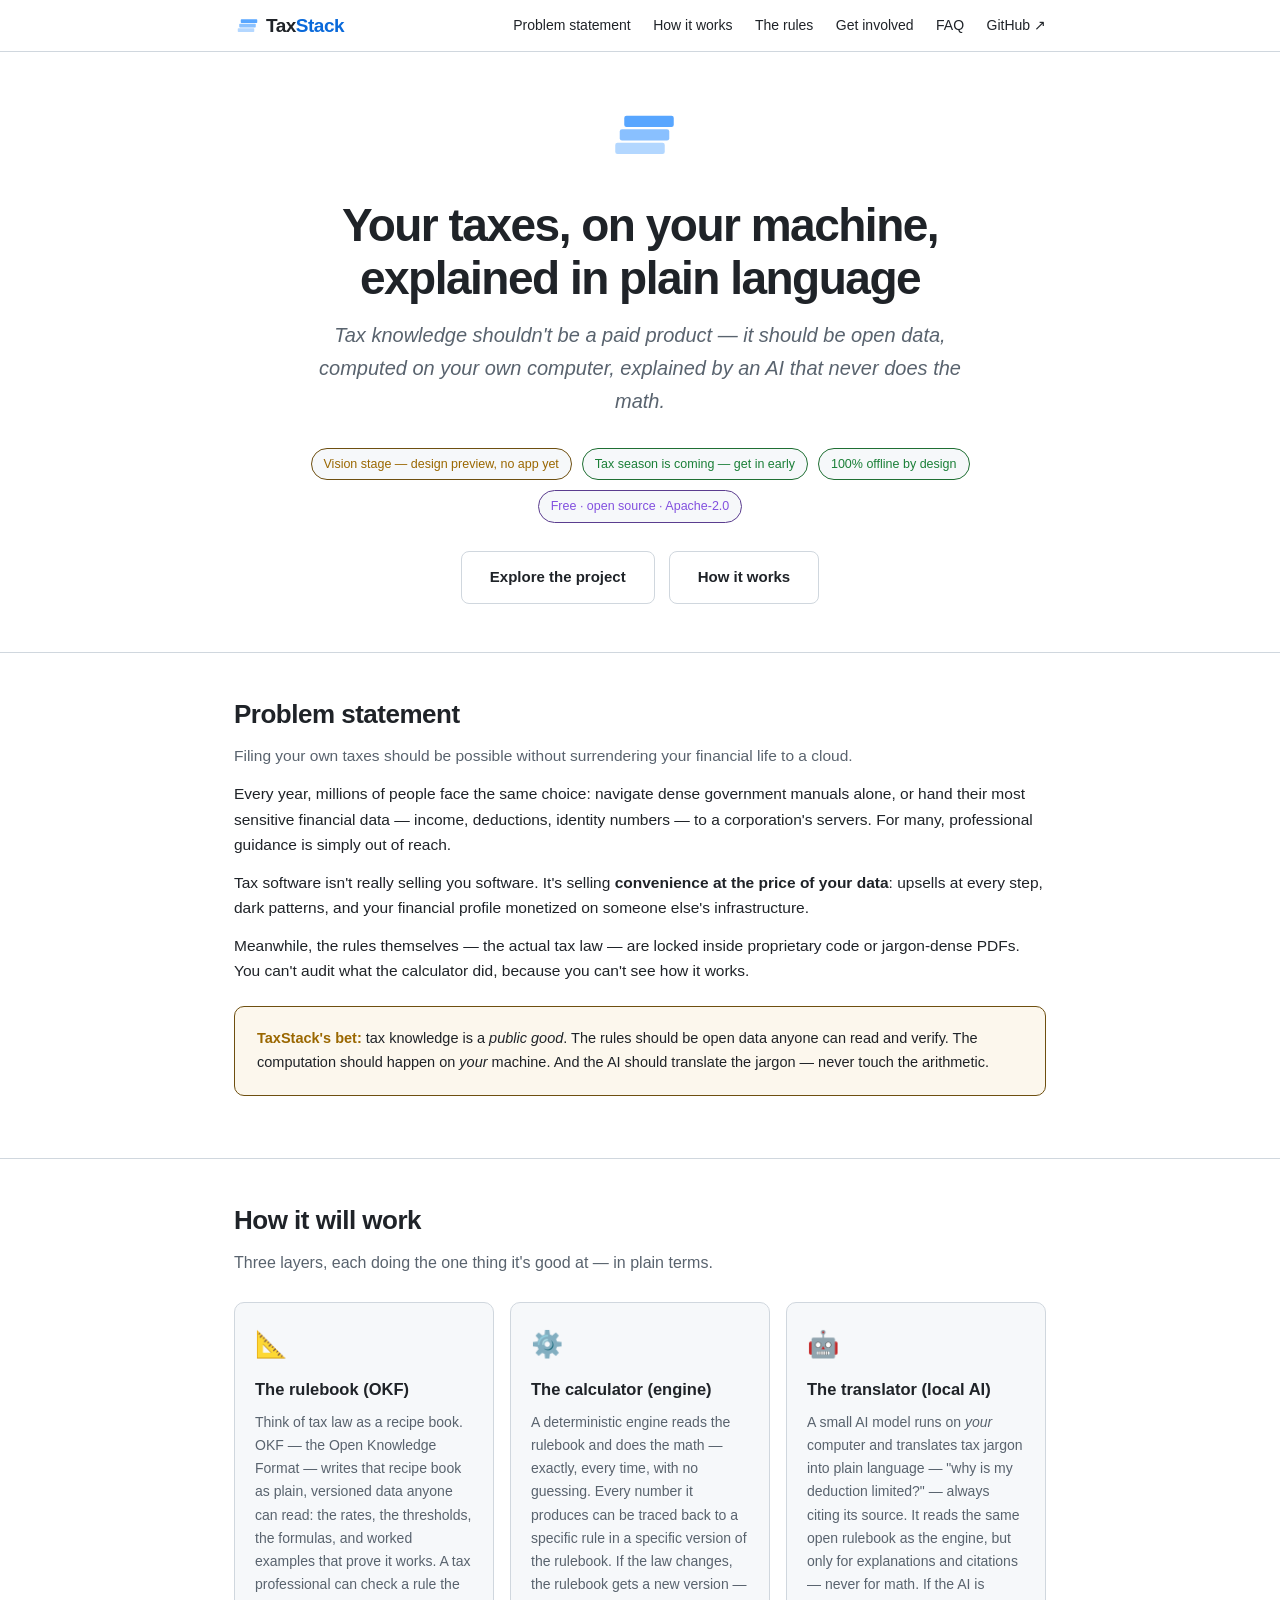
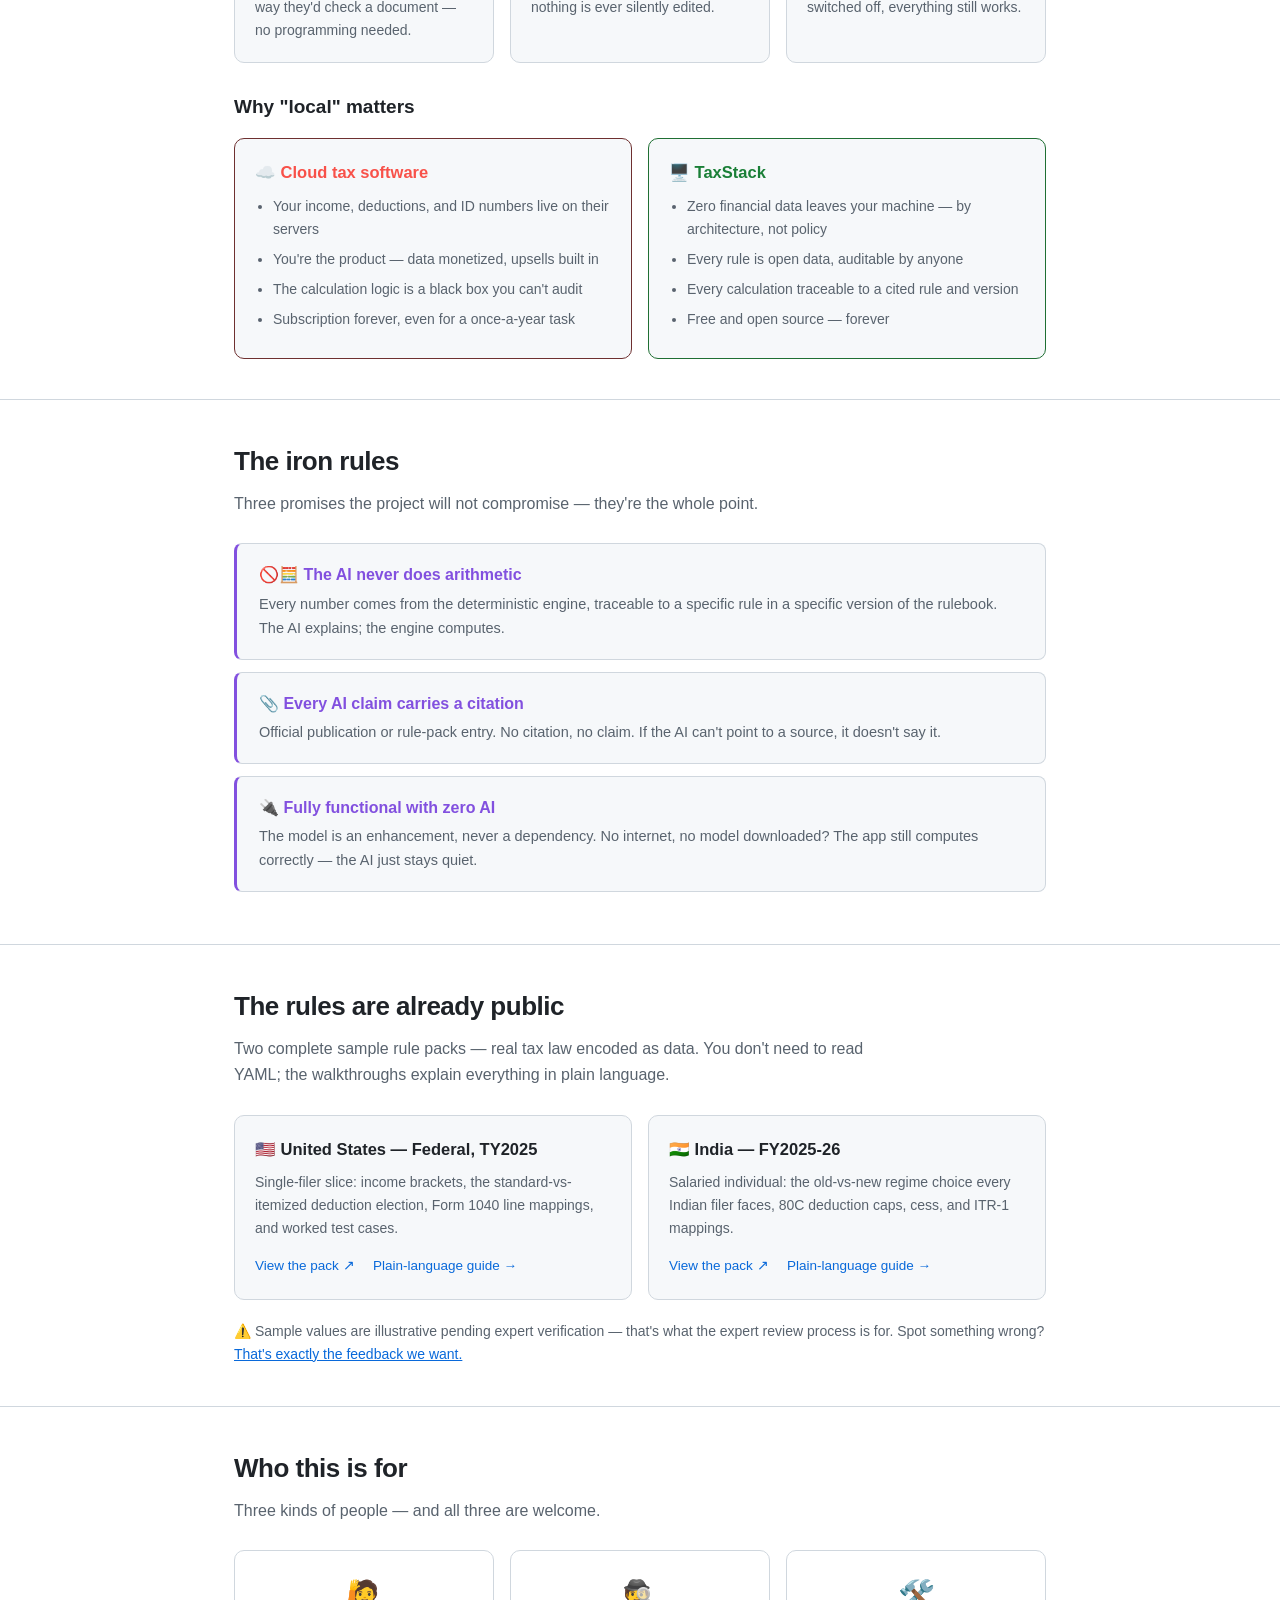
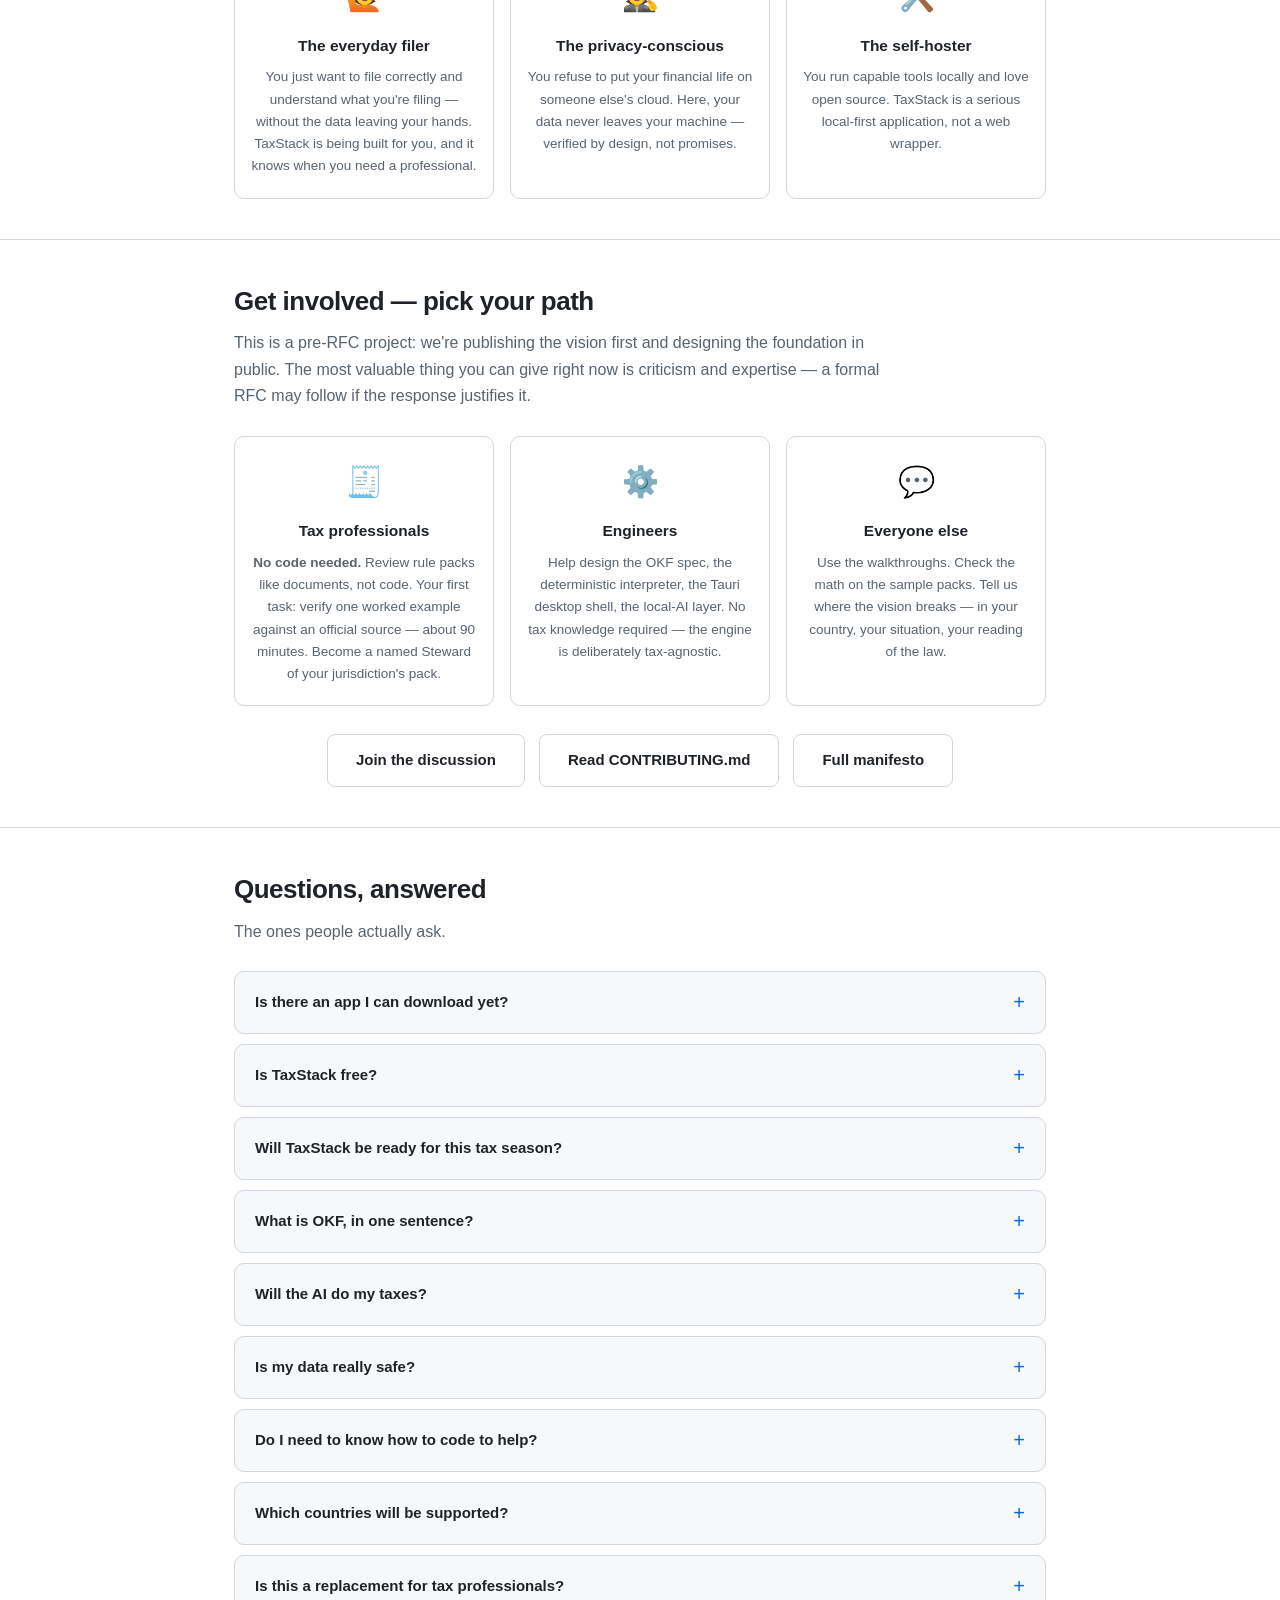
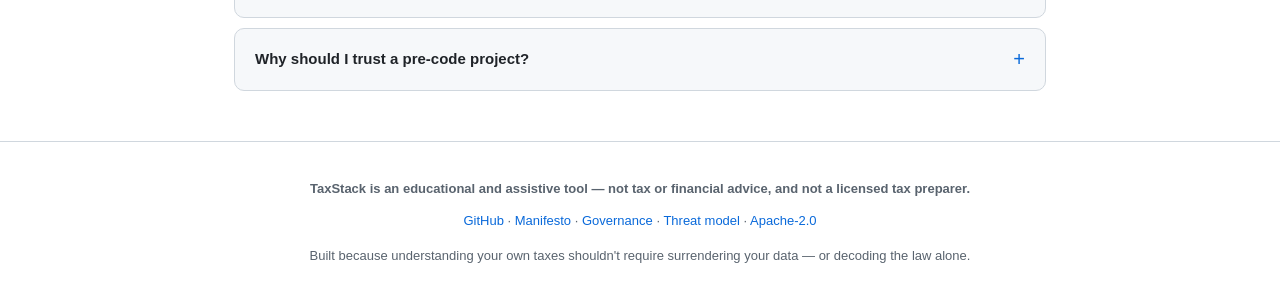
==== commit 9e820848: "Optimize site for generative engine visibility" ====
--- a/index.html
+++ b/index.html
@@ -5,11 +5,12 @@
 <meta name="viewport" content="width=device-width, initial-scale=1.0">
 <title>TaxStack — Open-Source, Private, Offline Tax Software for Tax Season</title>
 <meta name="description" content="TaxStack is the open-source, local-first tax platform — rules as open data, computed on your machine, explained by local AI. Private, offline, free.">
-<meta name="keywords" content="open source tax software, private tax filing, offline tax calculator, local AI tax, income tax open source, tax rules as data, OKF, free tax software, file taxes privately, tax privacy, tax season 2026, file taxes 2026, tax filing season, tax return, ITR filing India, 1040">
+<meta name="keywords" content="open source tax software, free tax software, tax tool, tax platform, private tax filing, offline tax calculator, local AI tax, income tax open source, tax rules as data, OKF, file taxes privately, tax privacy, tax season 2026, file taxes 2026, tax filing season, tax return, ITR filing India, 1040">
 <meta name="author" content="TaxStack">
 <meta name="robots" content="index, follow">
 <link rel="canonical" href="https://taxstack.github.io/">
 <meta name="google-site-verification" content="YLpvE9CbWLtNOSKzBMfqY41ltxKN-E2sBZ17z4ieI-s" />
+<link rel="icon" type="image/png" sizes="48x48" href="favicon-48.png">
 <link rel="icon" type="image/svg+xml" href="favicon.svg">
 <meta property="og:type" content="website">
 <meta property="og:site_name" content="TaxStack">
@@ -62,6 +63,7 @@
   "@type": "FAQPage",
   "mainEntity": [
     { "@type": "Question", "name": "Is there an app I can download yet?", "acceptedAnswer": { "@type": "Answer", "text": "No — TaxStack is in vision stage (pre-RFC): we're publishing the vision, architecture, and working rule packs first. Informal feedback is welcome now; a formal RFC may follow if the response justifies it. Roadmap: feedback → OKF spec → reference rule pack → engine → desktop app." } },
+    { "@type": "Question", "name": "Is TaxStack free?", "acceptedAnswer": { "@type": "Answer", "text": "Yes — TaxStack is free, open-source software under the Apache-2.0 license, with no subscription, no upsells, and no account. The rules it runs on are open data that anyone can audit." } },
     { "@type": "Question", "name": "Will TaxStack be ready for this tax season?", "acceptedAnswer": { "@type": "Answer", "text": "Honestly, a full app this season is unlikely — we're in vision stage. But tax season is exactly why the timing matters: it's when the pain is sharpest, and getting involved now is what shapes what ships first." } },
     { "@type": "Question", "name": "What is OKF, in one sentence?", "acceptedAnswer": { "@type": "Answer", "text": "The Open Knowledge Format — a spec for encoding a jurisdiction's tax law as versioned, human-readable data (rates, thresholds, formulas, form mappings, worked tests) instead of hiding it inside code." } },
     { "@type": "Question", "name": "Will the AI do my taxes?", "acceptedAnswer": { "@type": "Answer", "text": "No — that's the iron rule. The local AI explains and cites sources; every number comes from the deterministic engine. With the AI off, the app still works." } },
@@ -101,7 +103,7 @@
       <span class="badge orange">Vision stage — design preview, no app yet</span>
       <span class="badge green">Tax season is coming — get in early</span>
       <span class="badge green">100% offline by design</span>
-      <span class="badge purple">Open source · Apache-2.0</span>
+      <span class="badge purple">Free · open source · Apache-2.0</span>
     </div>
     <div class="cta" data-nosnippet="true">
       <a class="btn ghost" href="https://github.com/taxstack">Explore the project</a>
@@ -276,6 +278,13 @@
     </details>
 
     <details class="faq">
+      <summary>Is TaxStack free?</summary>
+      <div class="faq-body">
+        <p><strong>Yes — free, open-source software under the Apache-2.0 license.</strong> No subscription, no upsells, no account required. The rules it runs on are open data that anyone can audit, and there's no financial incentive to monetize your return.</p>
+      </div>
+    </details>
+
+    <details class="faq">
       <summary>Will TaxStack be ready for this tax season?</summary>
       <div class="faq-body">
         <p>Honestly — a full app this season is unlikely; we're in vision stage. But tax season is exactly why the timing matters: it's when the pain of gated tax knowledge is sharpest, and it's when the most people are looking for alternatives. Getting involved now — even just telling us what your filing looks like — is what shapes what ships first.</p>
@@ -311,7 +320,7 @@
     </details>
 
     <details class="faq">
-      <summary>Which countries/jurisdictions will be supported?</summary>
+      <summary>Which countries will be supported?</summary>
       <div class="faq-body">
         <p>The design is jurisdiction-agnostic — every country's rules are a versioned "pack" authored by that country's own community. The two sample packs (US federal, India) prove the format works across very different systems. Which jurisdiction becomes the reference implementation is an open design question — <a href="https://github.com/taxstack/taxstack/discussions">we want your nomination and reasoning</a>.</p>
       </div>
